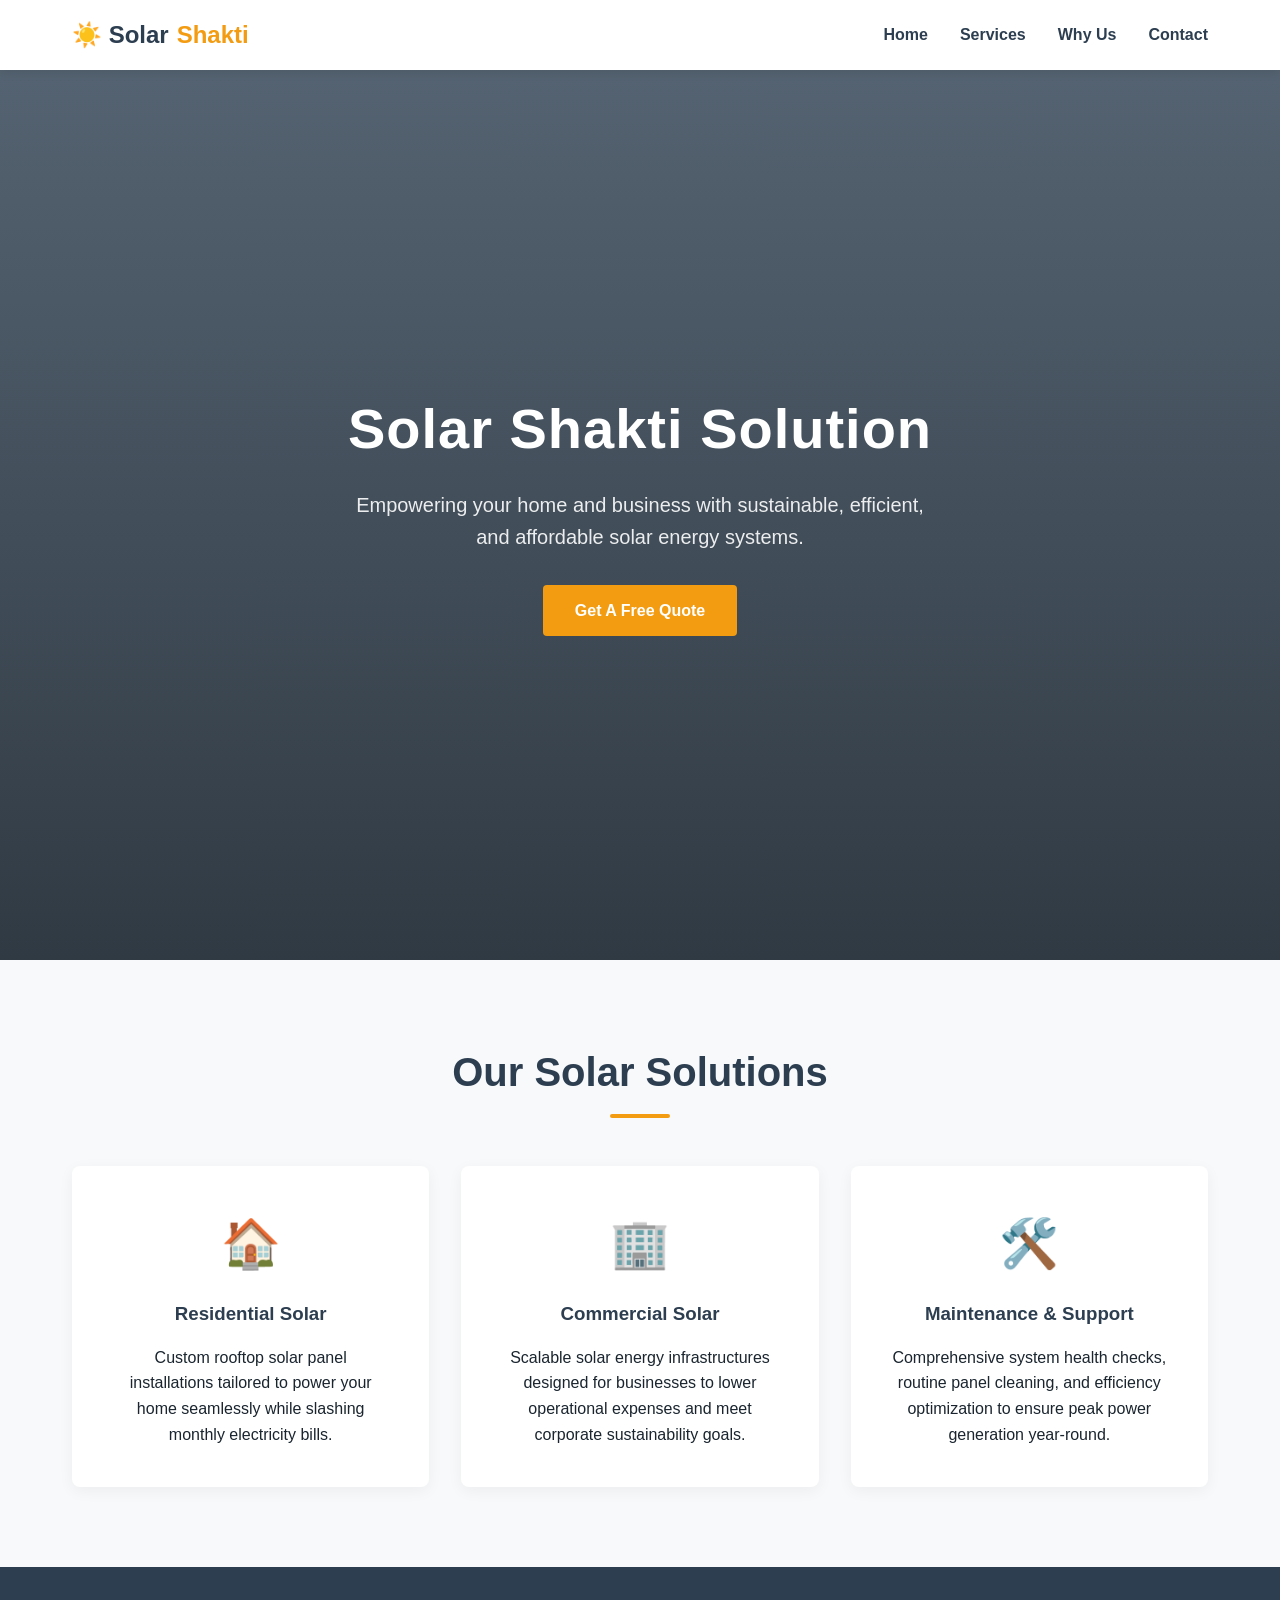
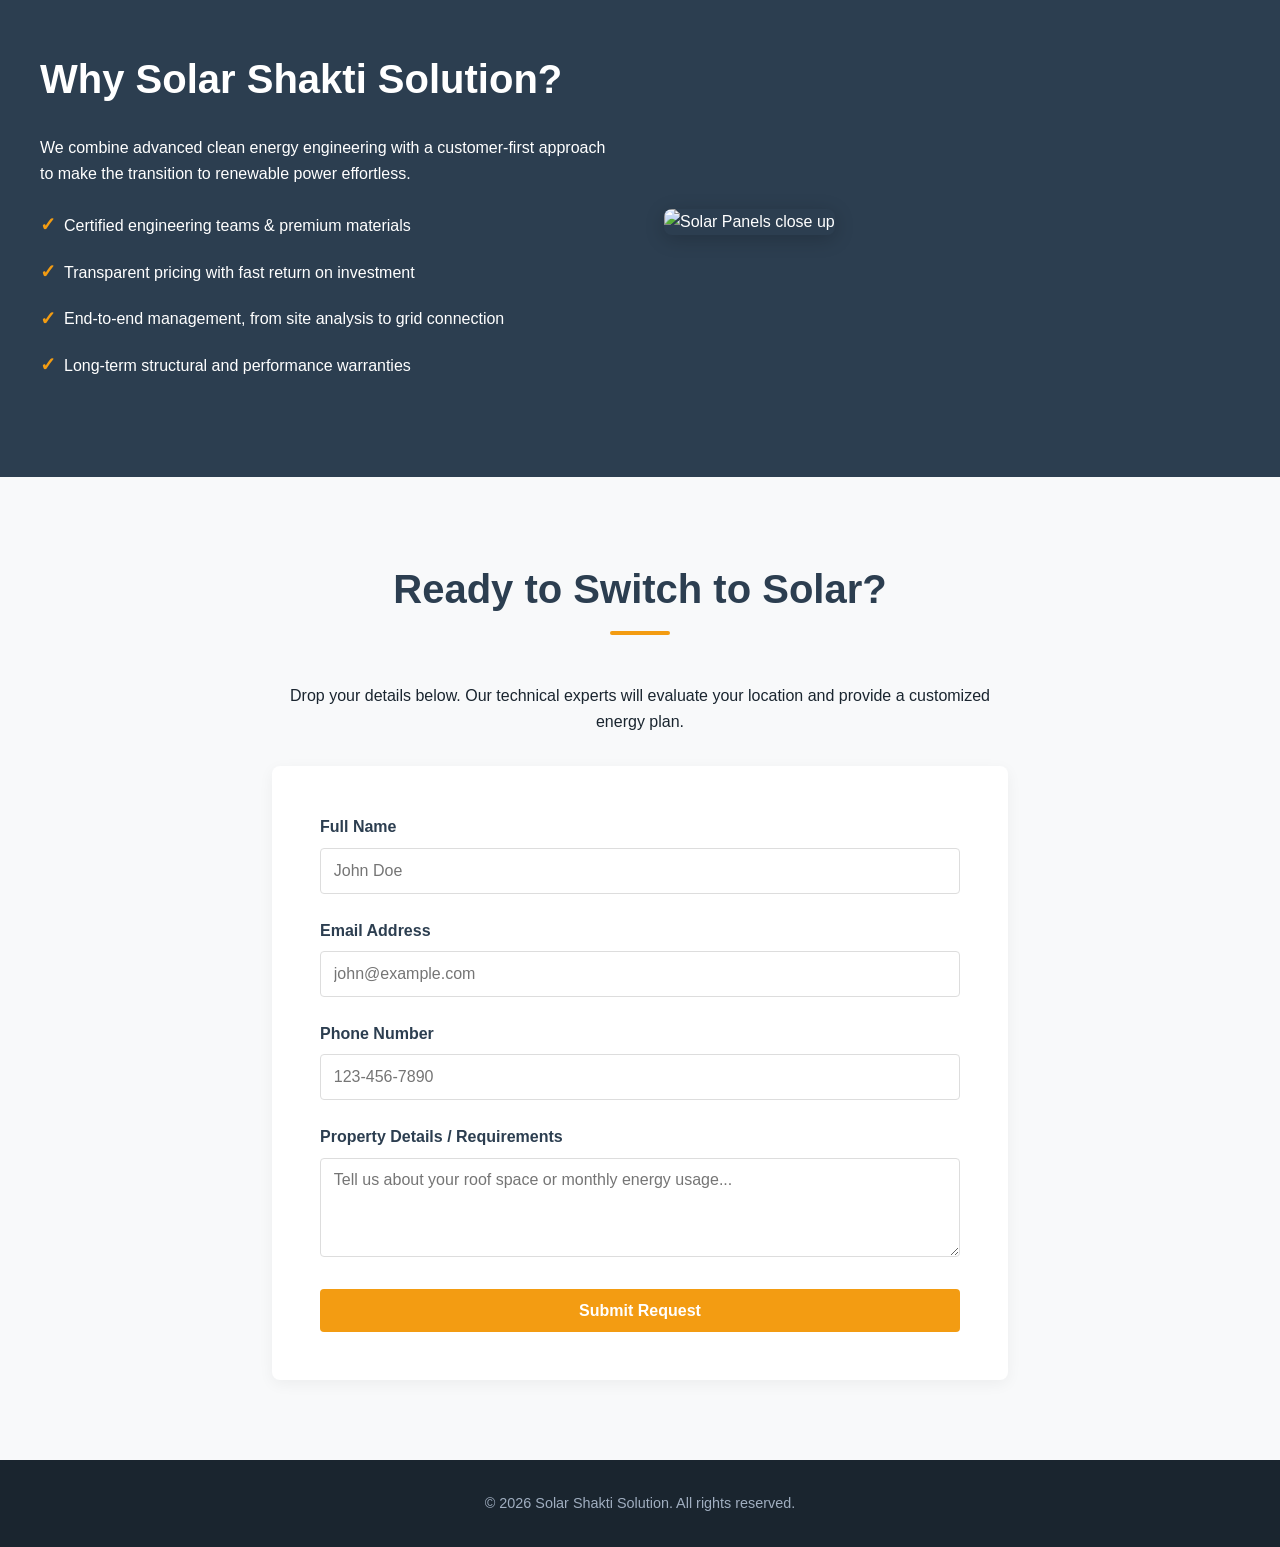
==== index.html @ f3be4b5a "replace solar.html with index.html" ====
<!DOCTYPE html>
<html lang="en">
<head>
    <meta charset="UTF-8">
    <meta name="viewport" content="width=device-width, initial-scale=1.0">
    <title>Solar Shakti Solution | Clean, Renewable Energy</title>
    <style>
        /* Base Reset & Variables */
        :root {
            --primary: #f39c12;    /* Solar Amber/Orange */
            --secondary: #2c3e50;  /* Deep Slate/Blue */
            --light: #f8f9fa;
            --dark: #1a252f;
            --white: #ffffff;
        }

        * {
            margin: 0;
            padding: 0;
            box-sizing: border-box;
            font-family: 'Segoe UI', Tahoma, Geneva, Verdana, sans-serif;
            scroll-behavior: smooth;
        }

        body {
            color: var(--dark);
            background-color: var(--light);
            line-height: 1.6;
        }

        /* Navigation */
        header {
            background-color: var(--white);
            box-shadow: 0 2px 10px rgba(0,0,0,0.1);
            position: fixed;
            width: 100%;
            top: 0;
            z-index: 1000;
        }

        .nav-container {
            max-width: 1200px;
            margin: 0 auto;
            display: flex;
            justify-content: space-between;
            align-items: center;
            padding: 1rem 2rem;
        }

        .logo {
            font-size: 1.5rem;
            font-weight: bold;
            color: var(--secondary);
            display: flex;
            align-items: center;
            gap: 0.5rem;
        }

        .logo span {
            color: var(--primary);
        }

        .nav-links {
            display: flex;
            list-style: none;
            gap: 2rem;
        }

        .nav-links a {
            text-decoration: none;
            color: var(--secondary);
            font-weight: 600;
            transition: color 0.3s;
        }

        .nav-links a:hover {
            color: var(--primary);
        }

        /* Hero Section */
        .hero {
            background: linear-gradient(rgba(44, 62, 80, 0.8), rgba(26, 37, 47, 0.9)), 
                        url('https://images.unsplash.com/photo-1508514177221-188b1cf16e9d?auto=format&fit=crop&w=1920&q=80') no-repeat center center/cover;
            height: 100vh;
            display: flex;
            align-items: center;
            justify-content: center;
            text-align: center;
            color: var(--white);
            padding: 0 1rem;
            margin-top: 60px;
        }

        .hero-content h1 {
            font-size: 3.5rem;
            margin-bottom: 1rem;
            letter-spacing: 1px;
        }

        .hero-content p {
            font-size: 1.25rem;
            margin-bottom: 2rem;
            max-width: 600px;
            margin-left: auto;
            margin-right: auto;
            opacity: 0.9;
        }

        .btn {
            display: inline-block;
            background-color: var(--primary);
            color: var(--white);
            padding: 0.8rem 2rem;
            text-decoration: none;
            border-radius: 4px;
            font-weight: bold;
            transition: background 0.3s, transform 0.2s;
        }

        .btn:hover {
            background-color: #e67e22;
            transform: translateY(-2px);
        }

        /* Services Section */
        .services {
            padding: 5rem 2rem;
            max-width: 1200px;
            margin: 0 auto;
            text-align: center;
        }

        .section-title {
            font-size: 2.5rem;
            color: var(--secondary);
            margin-bottom: 3rem;
            position: relative;
        }

        .section-title::after {
            content: '';
            display: block;
            width: 60px;
            height: 4px;
            background-color: var(--primary);
            margin: 10px auto 0;
            border-radius: 2px;
        }

        .services-grid {
            display: grid;
            grid-template-columns: repeat(auto-fit, minmax(300px, 1fr));
            gap: 2rem;
        }

        .service-card {
            background-color: var(--white);
            padding: 2.5rem;
            border-radius: 8px;
            box-shadow: 0 4px 15px rgba(0,0,0,0.05);
            transition: transform 0.3s;
        }

        .service-card:hover {
            transform: translateY(-5px);
        }

        .service-icon {
            font-size: 3rem;
            color: var(--primary);
            margin-bottom: 1rem;
        }

        .service-card h3 {
            margin-bottom: 1rem;
            color: var(--secondary);
        }

        /* Why Choose Us Section */
        .why-us {
            background-color: var(--secondary);
            color: var(--white);
            padding: 5rem 2rem;
        }

        .why-us-container {
            max-width: 1200px;
            margin: 0 auto;
            display: flex;
            flex-wrap: wrap;
            align-items: center;
            gap: 3rem;
        }

        .why-us-text {
            flex: 1;
            min-width: 300px;
        }

        .why-us-text h2 {
            font-size: 2.5rem;
            margin-bottom: 1.5rem;
        }

        .features-list {
            list-style: none;
            margin-top: 1.5rem;
        }

        .features-list li {
            margin-bottom: 1rem;
            display: flex;
            align-items: center;
            gap: 0.5rem;
        }

        .features-list li::before {
            content: '✓';
            color: var(--primary);
            font-weight: bold;
            font-size: 1.2rem;
        }

        .why-us-image {
            flex: 1;
            min-width: 300px;
        }

        .why-us-image img {
            width: 100%;
            border-radius: 8px;
            box-shadow: 0 4px 20px rgba(0,0,0,0.2);
        }

        /* Contact Section */
        .contact {
            padding: 5rem 2rem;
            max-width: 800px;
            margin: 0 auto;
            text-align: center;
        }

        .contact-form {
            background-color: var(--white);
            padding: 3rem;
            border-radius: 8px;
            box-shadow: 0 4px 15px rgba(0,0,0,0.05);
            text-align: left;
            margin-top: 2rem;
        }

        .form-group {
            margin-bottom: 1.5rem;
        }

        .form-group label {
            display: block;
            margin-bottom: 0.5rem;
            font-weight: 600;
            color: var(--secondary);
        }

        .form-group input, .form-group textarea {
            width: 100%;
            padding: 0.8rem;
            border: 1px solid #ddd;
            border-radius: 4px;
            font-size: 1rem;
        }

        .form-group input:focus, .form-group textarea:focus {
            outline: none;
            border-color: var(--primary);
        }

        .contact-form .btn {
            width: 100%;
            border: none;
            cursor: pointer;
            font-size: 1rem;
        }

        /* Footer */
        footer {
            background-color: var(--dark);
            color: #a0aec0;
            text-align: center;
            padding: 2rem;
            font-size: 0.9rem;
        }

        /* Responsive Design */
        @media (max-width: 768px) {
            .nav-links {
                display: none; /* Simplification for single page static layout */
            }
            .hero-content h1 {
                font-size: 2.5rem;
            }
            .contact-form {
                padding: 1.5rem;
            }
        }
    </style>
</head>
<body>

    <!-- Navigation Header -->
    <header>
        <div class="nav-container">
            <div class="logo">
                ☀️ Solar<span>Shakti</span>
            </div>
            <ul class="nav-links">
                <li><a href="#home">Home</a></li>
                <li><a href="#services">Services</a></li>
                <li><a href="#about">Why Us</a></li>
                <li><a href="#contact">Contact</a></li>
            </ul>
        </div>
    </header>

    <!-- Hero Section -->
    <section id="home" class="hero">
        <div class="hero-content">
            <h1>Solar Shakti Solution</h1>
            <p>Empowering your home and business with sustainable, efficient, and affordable solar energy systems.</p>
            <a href="#contact" class="btn">Get A Free Quote</a>
        </div>
    </section>

    <!-- Services Section -->
    <section id="services" class="services">
        <h2 class="section-title">Our Solar Solutions</h2>
        <div class="services-grid">
            <div class="service-card">
                <div class="service-icon">🏠</div>
                <h3>Residential Solar</h3>
                <p>Custom rooftop solar panel installations tailored to power your home seamlessly while slashing monthly electricity bills.</p>
            </div>
            <div class="service-card">
                <div class="service-icon">🏢</div>
                <h3>Commercial Solar</h3>
                <p>Scalable solar energy infrastructures designed for businesses to lower operational expenses and meet corporate sustainability goals.</p>
            </div>
            <div class="service-card">
                <div class="service-icon">🛠️</div>
                <h3>Maintenance & Support</h3>
                <p>Comprehensive system health checks, routine panel cleaning, and efficiency optimization to ensure peak power generation year-round.</p>
            </div>
        </div>
    </section>

    <!-- Why Choose Us / About Section -->
    <section id="about" class="why-us">
        <div class="why-us-container">
            <div class="why-us-text">
                <h2>Why Solar Shakti Solution?</h2>
                <p>We combine advanced clean energy engineering with a customer-first approach to make the transition to renewable power effortless.</p>
                <ul class="features-list">
                    <li>Certified engineering teams & premium materials</li>
                    <li>Transparent pricing with fast return on investment</li>
                    <li>End-to-end management, from site analysis to grid connection</li>
                    <li>Long-term structural and performance warranties</li>
                </ul>
            </div>
            <div class="why-us-image">
                <img src="https://images.unsplash.com/photo-1509391366360-2e959784a276?auto=format&fit=crop&w=600&q=80" alt="Solar Panels close up">
            </div>
        </div>
    </section>

    <!-- Contact Section -->
    <section id="contact" class="contact">
        <h2 class="section-title">Ready to Switch to Solar?</h2>
        <p>Drop your details below. Our technical experts will evaluate your location and provide a customized energy plan.</p>
        
        <form class="contact-form" action="#" method="POST" onsubmit="event.preventDefault(); alert('Thank you for reaching out to Solar Shakti Solution! This is a demo form submission.');">
            <div class="form-group">
                <label for="name">Full Name</label>
                <input type="text" id="name" required placeholder="John Doe">
            </div>
            <div class="form-group">
                <label for="email">Email Address</label>
                <input type="email" id="email" required placeholder="john@example.com">
            </div>
            <div class="form-group">
                <label for="phone">Phone Number</label>
                <input type="tel" id="phone" required placeholder="123-456-7890">
            </div>
            <div class="form-group">
                <label for="message">Property Details / Requirements</label>
                <textarea id="message" rows="4" placeholder="Tell us about your roof space or monthly energy usage..."></textarea>
            </div>
            <button type="submit" class="btn">Submit Request</button>
        </form>
    </section>

    <!-- Footer -->
    <footer>
        <p>&copy; 2026 Solar Shakti Solution. All rights reserved.</p>
    </footer>

</body>
</html>
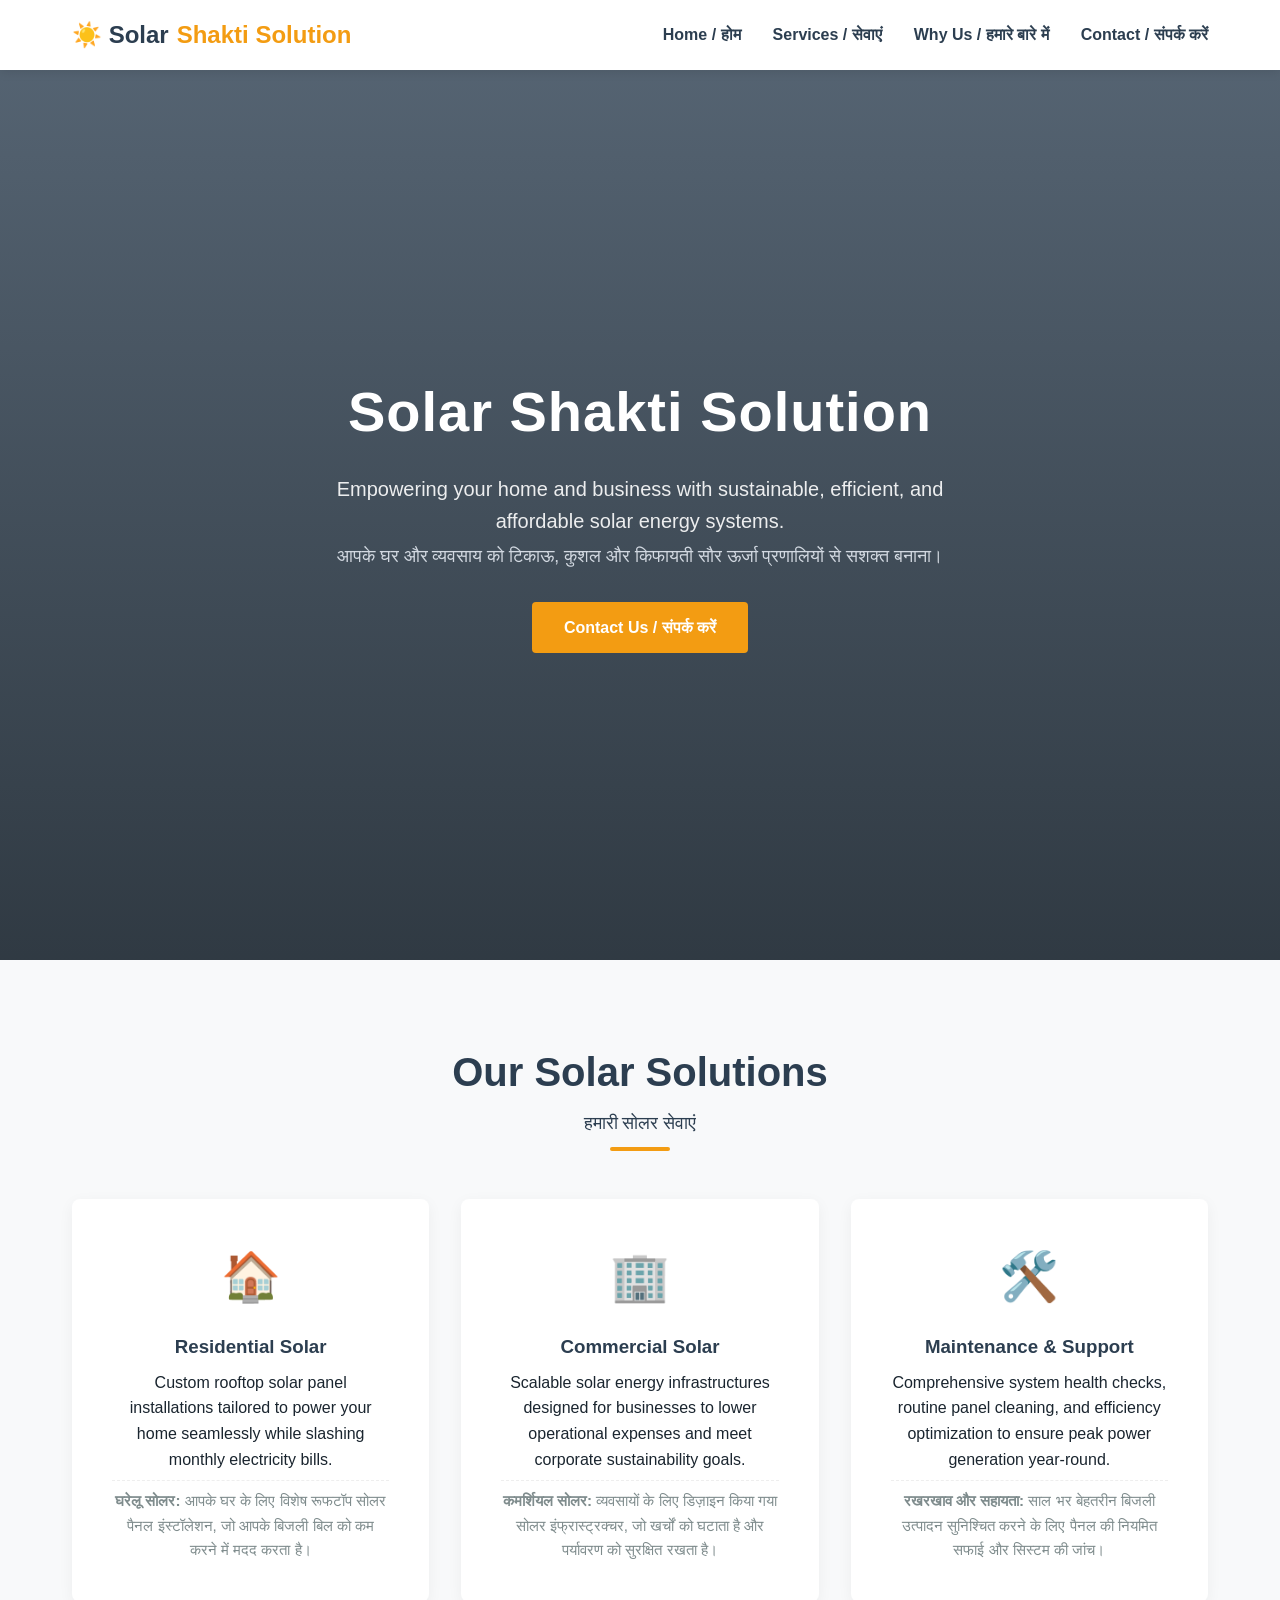
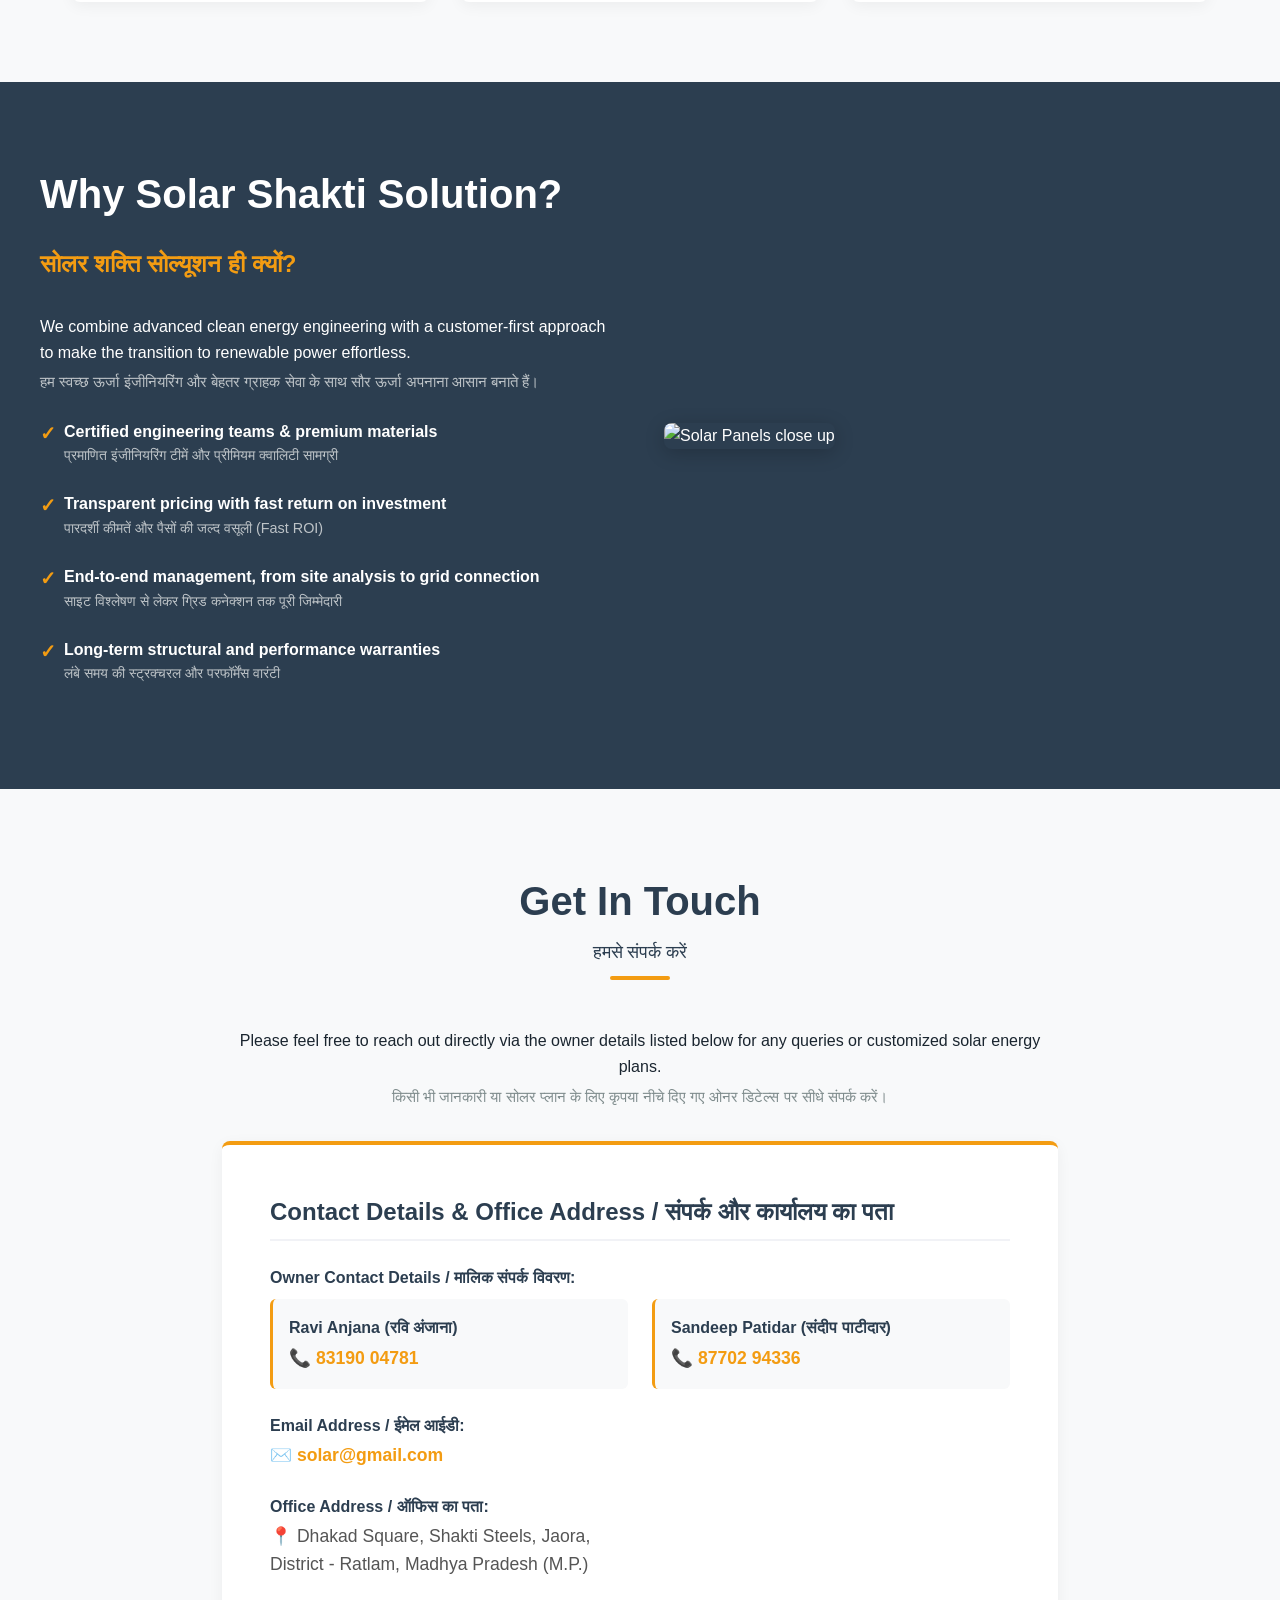
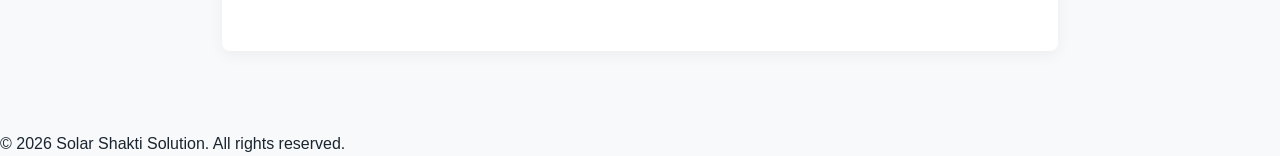
==== commit 9f80ace1: "updated website content and style" ====
--- a/index.html
+++ b/index.html
@@ -100,10 +100,18 @@
         .hero-content p {
             font-size: 1.25rem;
             margin-bottom: 2rem;
-            max-width: 600px;
+            max-width: 700px;
             margin-left: auto;
             margin-right: auto;
             opacity: 0.9;
+        }
+
+        .hindi-text {
+            display: block;
+            font-size: 1.1rem;
+            color: #e2e8f0;
+            margin-top: 5px;
+            font-weight: normal;
         }
 
         .btn {
@@ -172,8 +180,16 @@
         }
 
         .service-card h3 {
-            margin-bottom: 1rem;
-            color: var(--secondary);
+            margin-bottom: 0.5rem;
+            color: var(--secondary);
+        }
+
+        .service-card .hindi-desc {
+            color: #7f8c8d;
+            font-size: 0.95rem;
+            margin-top: 8px;
+            border-top: 1px dashed #eee;
+            padding-top: 8px;
         }
 
         /* Why Choose Us Section */
@@ -208,10 +224,12 @@
         }
 
         .features-list li {
-            margin-bottom: 1rem;
-            display: flex;
-            align-items: center;
-            gap: 0.5rem;
+            margin-bottom: 1.5rem;
+            display: flex;
+            flex-direction: column;
+            align-items: flex-start;
+            padding-left: 1.5rem;
+            position: relative;
         }
 
         .features-list li::before {
@@ -219,6 +237,14 @@
             color: var(--primary);
             font-weight: bold;
             font-size: 1.2rem;
+            position: absolute;
+            left: 0;
+            top: 0;
+        }
+
+        .features-list .hindi-li {
+            font-size: 0.9rem;
+            color: #bdc3c7;
         }
 
         .why-us-image {
@@ -235,69 +261,87 @@
         /* Contact Section */
         .contact {
             padding: 5rem 2rem;
-            max-width: 800px;
+            max-width: 900px;
             margin: 0 auto;
             text-align: center;
         }
 
-        .contact-form {
+        /* Owner Details Card */
+        .owner-details-card {
             background-color: var(--white);
             padding: 3rem;
             border-radius: 8px;
             box-shadow: 0 4px 15px rgba(0,0,0,0.05);
             text-align: left;
             margin-top: 2rem;
-        }
-
-        .form-group {
+            border-top: 4px solid var(--primary);
+        }
+
+        .owner-details-card h3 {
+            color: var(--secondary);
+            font-size: 1.5rem;
             margin-bottom: 1.5rem;
-        }
-
-        .form-group label {
+            border-bottom: 2px solid #f1f2f6;
+            padding-bottom: 0.5rem;
+        }
+
+        .info-group {
+            margin-bottom: 1.5rem;
+            display: flex;
+            flex-direction: column;
+        }
+
+        .info-label {
+            font-weight: bold;
+            color: var(--secondary);
+            font-size: 1rem;
+        }
+
+        .info-value {
+            color: #555;
+            font-size: 1.1rem;
+            margin-top: 0.2rem;
+        }
+
+        .contacts-grid {
+            display: grid;
+            grid-template-columns: repeat(auto-fit, minmax(250px, 1fr));
+            gap: 1.5rem;
+            margin-top: 0.5rem;
+        }
+
+        .contact-person {
+            background: #f8f9fa;
+            padding: 1rem;
+            border-radius: 6px;
+            border-left: 3px solid var(--primary);
+        }
+
+        .contact-person strong {
+            color: var(--secondary);
             display: block;
-            margin-bottom: 0.5rem;
+            margin-bottom: 0.25rem;
+        }
+
+        .info-value a {
+            color: var(--primary);
+            text-decoration: none;
             font-weight: 600;
-            color: var(--secondary);
-        }
-
-        .form-group input, .form-group textarea {
-            width: 100%;
-            padding: 0.8rem;
-            border: 1px solid #ddd;
-            border-radius: 4px;
-            font-size: 1rem;
-        }
-
-        .form-group input:focus, .form-group textarea:focus {
-            outline: none;
-            border-color: var(--primary);
-        }
-
-        .contact-form .btn {
-            width: 100%;
-            border: none;
-            cursor: pointer;
-            font-size: 1rem;
-        }
-
-        /* Footer */
-        footer {
-            background-color: var(--dark);
-            color: #a0aec0;
-            text-align: center;
-            padding: 2rem;
-            font-size: 0.9rem;
+        }
+
+        .info-value a:hover {
+            text-decoration: underline;
         }
 
         /* Responsive Design */
         @media (max-width: 768px) {
             .nav-links {
-                display: none; /* Simplification for single page static layout */
+                display: none;
             }
             .hero-content h1 {
                 font-size: 2.5rem;
             }
-            .contact-form {
+            .owner-details-card {
                 padding: 1.5rem;
             }
         }
@@ -309,13 +353,13 @@
     <header>
         <div class="nav-container">
             <div class="logo">
-                ☀️ Solar<span>Shakti</span>
+                ☀️ Solar<span>Shakti Solution</span>
             </div>
             <ul class="nav-links">
-                <li><a href="#home">Home</a></li>
-                <li><a href="#services">Services</a></li>
-                <li><a href="#about">Why Us</a></li>
-                <li><a href="#contact">Contact</a></li>
+                <li><a href="#home">Home / होम</a></li>
+                <li><a href="#services">Services / सेवाएं</a></li>
+                <li><a href="#about">Why Us / हमारे बारे में</a></li>
+                <li><a href="#contact">Contact / संपर्क करें</a></li>
             </ul>
         </div>
     </header>
@@ -324,29 +368,35 @@
     <section id="home" class="hero">
         <div class="hero-content">
             <h1>Solar Shakti Solution</h1>
-            <p>Empowering your home and business with sustainable, efficient, and affordable solar energy systems.</p>
-            <a href="#contact" class="btn">Get A Free Quote</a>
+            <p>
+                Empowering your home and business with sustainable, efficient, and affordable solar energy systems.
+                <span class="hindi-text">आपके घर और व्यवसाय को टिकाऊ, कुशल और किफायती सौर ऊर्जा प्रणालियों से सशक्त बनाना।</span>
+            </p>
+            <a href="#contact" class="btn">Contact Us / संपर्क करें</a>
         </div>
     </section>
 
     <!-- Services Section -->
     <section id="services" class="services">
-        <h2 class="section-title">Our Solar Solutions</h2>
+        <h2 class="section-title">Our Solar Solutions <span class="hindi-text" style="color:var(--secondary)">हमारी सोलर सेवाएं</span></h2>
         <div class="services-grid">
             <div class="service-card">
                 <div class="service-icon">🏠</div>
                 <h3>Residential Solar</h3>
                 <p>Custom rooftop solar panel installations tailored to power your home seamlessly while slashing monthly electricity bills.</p>
+                <p class="hindi-desc"><strong>घरेलू सोलर:</strong> आपके घर के लिए विशेष रूफटॉप सोलर पैनल इंस्टॉलेशन, जो आपके बिजली बिल को कम करने में मदद करता है।</p>
             </div>
             <div class="service-card">
                 <div class="service-icon">🏢</div>
                 <h3>Commercial Solar</h3>
                 <p>Scalable solar energy infrastructures designed for businesses to lower operational expenses and meet corporate sustainability goals.</p>
+                <p class="hindi-desc"><strong>कमर्शियल सोलर:</strong> व्यवसायों के लिए डिज़ाइन किया गया सोलर इंफ्रास्ट्रक्चर, जो खर्चों को घटाता है और पर्यावरण को सुरक्षित रखता है।</p>
             </div>
             <div class="service-card">
                 <div class="service-icon">🛠️</div>
                 <h3>Maintenance & Support</h3>
                 <p>Comprehensive system health checks, routine panel cleaning, and efficiency optimization to ensure peak power generation year-round.</p>
+                <p class="hindi-desc"><strong>रखरखाव और सहायता:</strong> साल भर बेहतरीन बिजली उत्पादन सुनिश्चित करने के लिए पैनल की नियमित सफाई और सिस्टम की जांच।</p>
             </div>
         </div>
     </section>
@@ -355,13 +405,27 @@
     <section id="about" class="why-us">
         <div class="why-us-container">
             <div class="why-us-text">
-                <h2>Why Solar Shakti Solution?</h2>
+                <h2>Why Solar Shakti Solution?<br><span style="font-size: 1.5rem; color: var(--primary);">सोलर शक्ति सोल्यूशन ही क्यों?</span></h2>
                 <p>We combine advanced clean energy engineering with a customer-first approach to make the transition to renewable power effortless.</p>
+                <p style="color: #bdc3c7; font-size: 0.95rem; margin-top: 5px;">हम स्वच्छ ऊर्जा इंजीनियरिंग और बेहतर ग्राहक सेवा के साथ सौर ऊर्जा अपनाना आसान बनाते हैं।</p>
+                
                 <ul class="features-list">
-                    <li>Certified engineering teams & premium materials</li>
-                    <li>Transparent pricing with fast return on investment</li>
-                    <li>End-to-end management, from site analysis to grid connection</li>
-                    <li>Long-term structural and performance warranties</li>
+                    <li>
+                        <strong>Certified engineering teams & premium materials</strong>
+                        <span class="hindi-li">प्रमाणित इंजीनियरिंग टीमें और प्रीमियम क्वालिटी सामग्री</span>
+                    </li>
+                    <li>
+                        <strong>Transparent pricing with fast return on investment</strong>
+                        <span class="hindi-li">पारदर्शी कीमतें और पैसों की जल्द वसूली (Fast ROI)</span>
+                    </li>
+                    <li>
+                        <strong>End-to-end management, from site analysis to grid connection</strong>
+                        <span class="hindi-li">साइट विश्लेषण से लेकर ग्रिड कनेक्शन तक पूरी जिम्मेदारी</span>
+                    </li>
+                    <li>
+                        <strong>Long-term structural and performance warranties</strong>
+                        <span class="hindi-li">लंबे समय की स्ट्रक्चरल और परफॉर्मेंस वारंटी</span>
+                    </li>
                 </ul>
             </div>
             <div class="why-us-image">
@@ -372,9 +436,46 @@
 
     <!-- Contact Section -->
     <section id="contact" class="contact">
-        <h2 class="section-title">Ready to Switch to Solar?</h2>
-        <p>Drop your details below. Our technical experts will evaluate your location and provide a customized energy plan.</p>
+        <h2 class="section-title">Get In Touch <span class="hindi-text" style="color:var(--secondary)">हमसे संपर्क करें</span></h2>
+        <p>Please feel free to reach out directly via the owner details listed below for any queries or customized solar energy plans.</p>
+        <p style="color: #7f8c8d; font-size: 0.95rem; margin-top: 5px;">किसी भी जानकारी या सोलर प्लान के लिए कृपया नीचे दिए गए ओनर डिटेल्स पर सीधे संपर्क करें।</p>
         
+        <!-- OWNER CONTACT DETAILS AND ADDRESS SECTION -->
+        <div class="owner-details-card">
+            <h3>Contact Details & Office Address / संपर्क और कार्यालय का पता</h3>
+            
+            <div class="info-group">
+                <span class="info-label">Owner Contact Details / मालिक संपर्क विवरण:</span>
+                <div class="contacts-grid">
+                    <div class="contact-person">
+                        <strong>Ravi Anjana (रवि अंजाना)</strong>
+                        <span class="info-value">📞 <a href="tel:+918319004781">83190 04781</a></span>
+                    </div>
+                    <div class="contact-person">
+                        <strong>Sandeep Patidar (संदीप पाटीदार)</strong>
+                        <span class="info-value">📞 <a href="tel:+918770294336">87702 94336</a></span>
+                    </div>
+                </div>
+            </div>
+            
+            <div class="info-group">
+                <span class="info-label">Email Address / ईमेल आईडी:</span>
+                <span class="info-value">✉️ <a href="mailto:solar@gmail.com">solar@gmail.com</a></span>
+            </div>
+            
+            <div class="info-group">
+                <span class="info-label">Office Address / ऑफिस का पता:</span>
+                <span class="info-value">
+                    📍 Dhakad Square, Shakti Steels, Jaora,<br>
+                    District - Ratlam, Madhya Pradesh (M.P.)
+                </span>
+            </div>
+        </div>
+
+        <!-- 
+          REGISTRATION FORM (HIDDEN / COMMENTED OUT AS REQUESTED)
+          If you want to bring the form back in the future, just delete the comment tags 
+          
         <form class="contact-form" action="#" method="POST" onsubmit="event.preventDefault(); alert('Thank you for reaching out to Solar Shakti Solution! This is a demo form submission.');">
             <div class="form-group">
                 <label for="name">Full Name</label>
@@ -394,6 +495,7 @@
             </div>
             <button type="submit" class="btn">Submit Request</button>
         </form>
+        -->
     </section>
 
     <!-- Footer -->
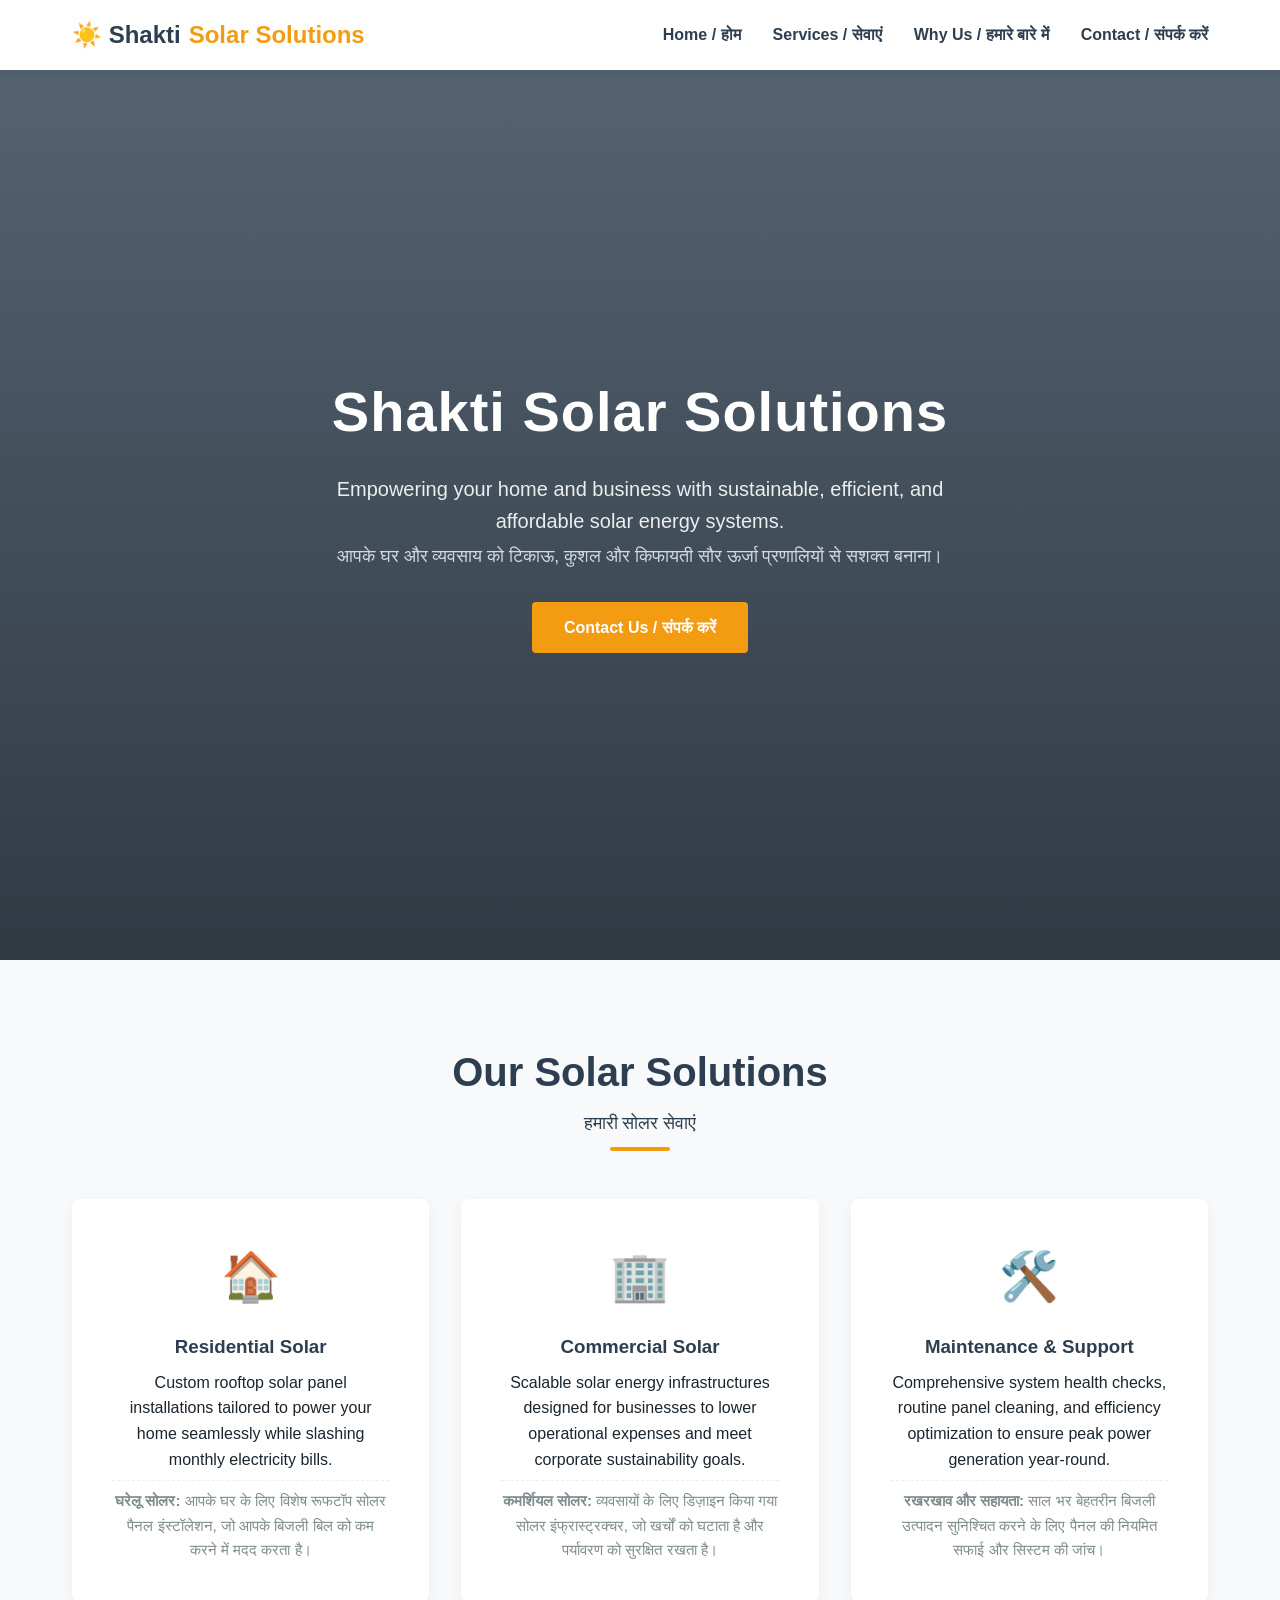
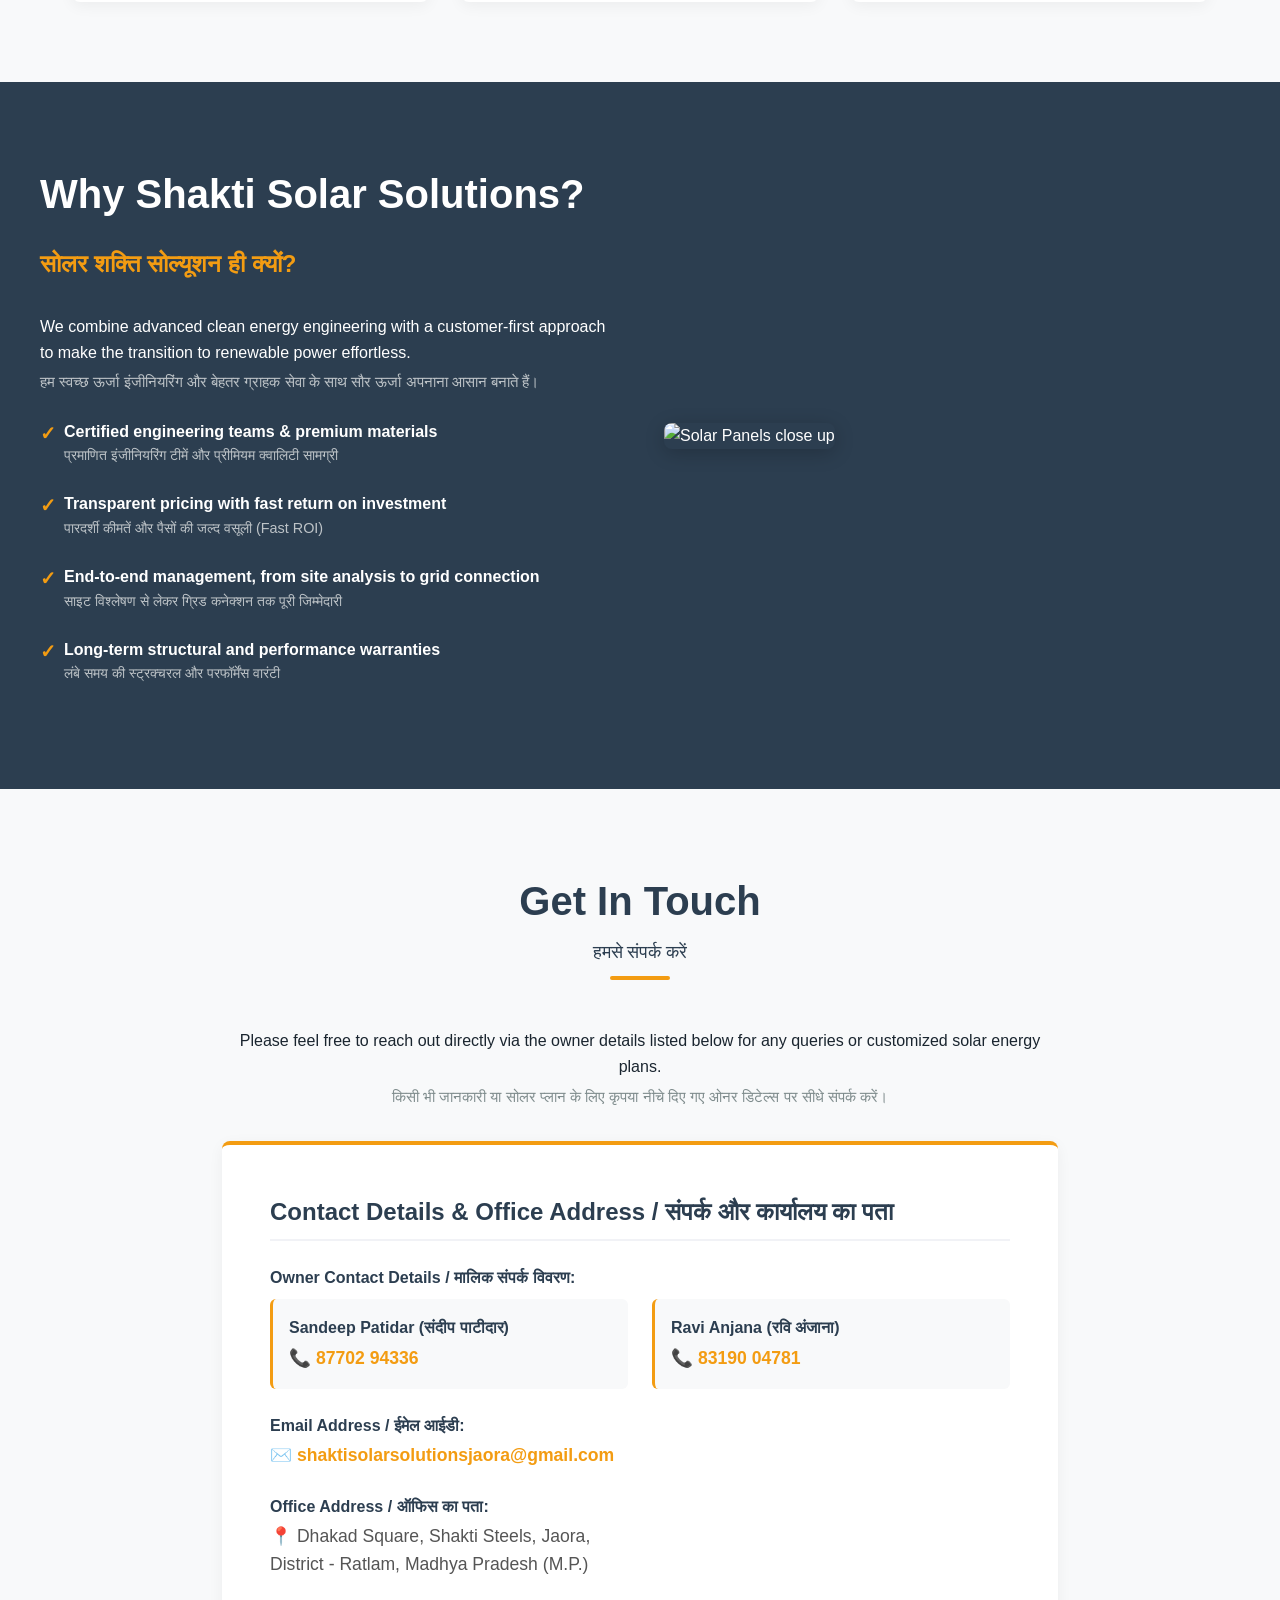
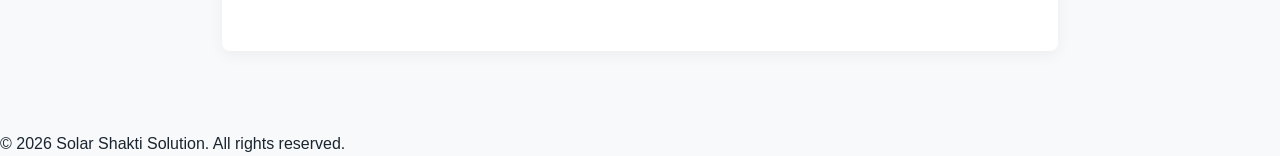
==== commit 61e2ea34: "Update website content" ====
--- a/index.html
+++ b/index.html
@@ -3,7 +3,7 @@
 <head>
     <meta charset="UTF-8">
     <meta name="viewport" content="width=device-width, initial-scale=1.0">
-    <title>Solar Shakti Solution | Clean, Renewable Energy</title>
+    <title>Shakti Solar Solution | Clean, Renewable Energy</title>
     <style>
         /* Base Reset & Variables */
         :root {
@@ -353,7 +353,7 @@
     <header>
         <div class="nav-container">
             <div class="logo">
-                ☀️ Solar<span>Shakti Solution</span>
+                ☀️ Shakti<span>Solar Solutions</span>
             </div>
             <ul class="nav-links">
                 <li><a href="#home">Home / होम</a></li>
@@ -367,7 +367,7 @@
     <!-- Hero Section -->
     <section id="home" class="hero">
         <div class="hero-content">
-            <h1>Solar Shakti Solution</h1>
+            <h1>Shakti Solar Solutions</h1>
             <p>
                 Empowering your home and business with sustainable, efficient, and affordable solar energy systems.
                 <span class="hindi-text">आपके घर और व्यवसाय को टिकाऊ, कुशल और किफायती सौर ऊर्जा प्रणालियों से सशक्त बनाना।</span>
@@ -405,7 +405,7 @@
     <section id="about" class="why-us">
         <div class="why-us-container">
             <div class="why-us-text">
-                <h2>Why Solar Shakti Solution?<br><span style="font-size: 1.5rem; color: var(--primary);">सोलर शक्ति सोल्यूशन ही क्यों?</span></h2>
+                <h2>Why Shakti Solar Solutions?<br><span style="font-size: 1.5rem; color: var(--primary);">सोलर शक्ति सोल्यूशन ही क्यों?</span></h2>
                 <p>We combine advanced clean energy engineering with a customer-first approach to make the transition to renewable power effortless.</p>
                 <p style="color: #bdc3c7; font-size: 0.95rem; margin-top: 5px;">हम स्वच्छ ऊर्जा इंजीनियरिंग और बेहतर ग्राहक सेवा के साथ सौर ऊर्जा अपनाना आसान बनाते हैं।</p>
                 
@@ -448,19 +448,19 @@
                 <span class="info-label">Owner Contact Details / मालिक संपर्क विवरण:</span>
                 <div class="contacts-grid">
                     <div class="contact-person">
+                        <strong>Sandeep Patidar (संदीप पाटीदार)</strong>
+                        <span class="info-value">📞 <a href="tel:+918770294336">87702 94336</a></span>
+                    </div>
+                    <div class="contact-person">
                         <strong>Ravi Anjana (रवि अंजाना)</strong>
                         <span class="info-value">📞 <a href="tel:+918319004781">83190 04781</a></span>
                     </div>
-                    <div class="contact-person">
-                        <strong>Sandeep Patidar (संदीप पाटीदार)</strong>
-                        <span class="info-value">📞 <a href="tel:+918770294336">87702 94336</a></span>
-                    </div>
                 </div>
             </div>
             
             <div class="info-group">
                 <span class="info-label">Email Address / ईमेल आईडी:</span>
-                <span class="info-value">✉️ <a href="mailto:solar@gmail.com">solar@gmail.com</a></span>
+                <span class="info-value">✉️ <a href="mailto:solar@gmail.com">shaktisolarsolutionsjaora@gmail.com</a></span>
             </div>
             
             <div class="info-group">
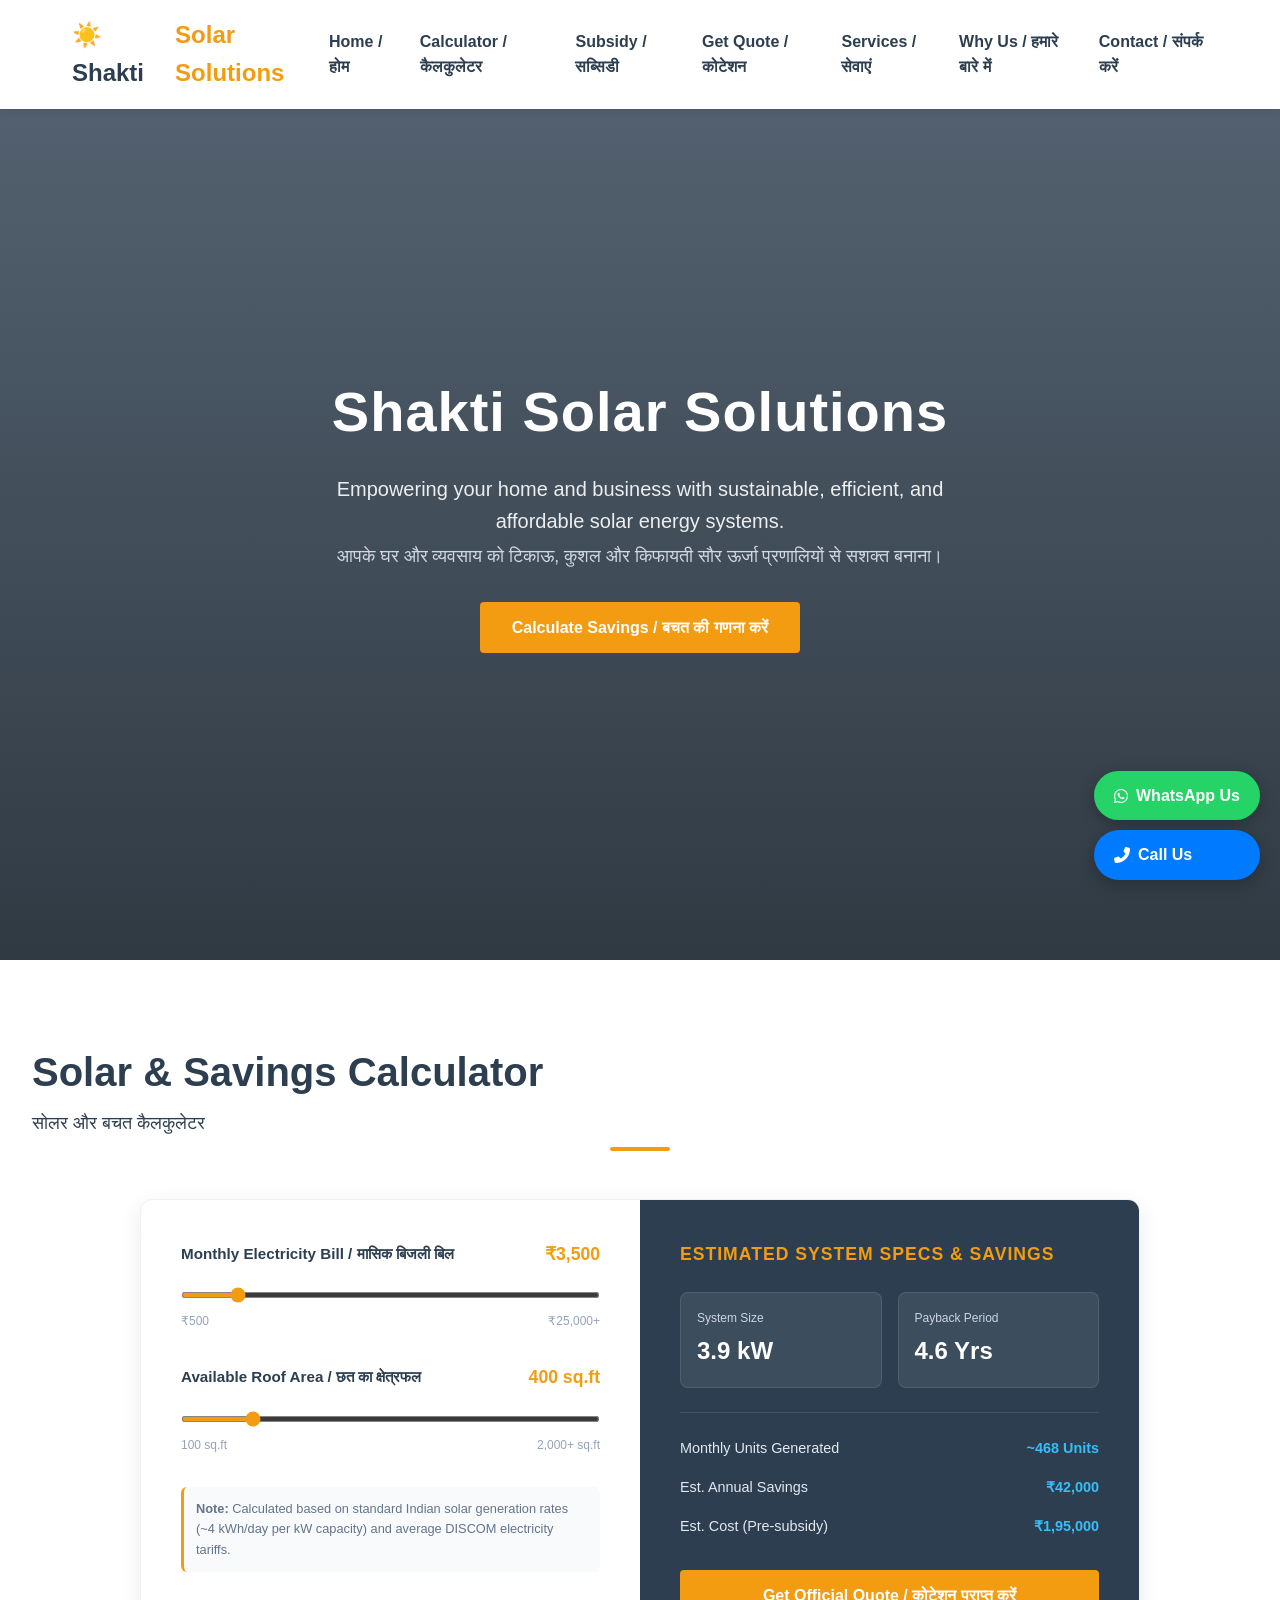
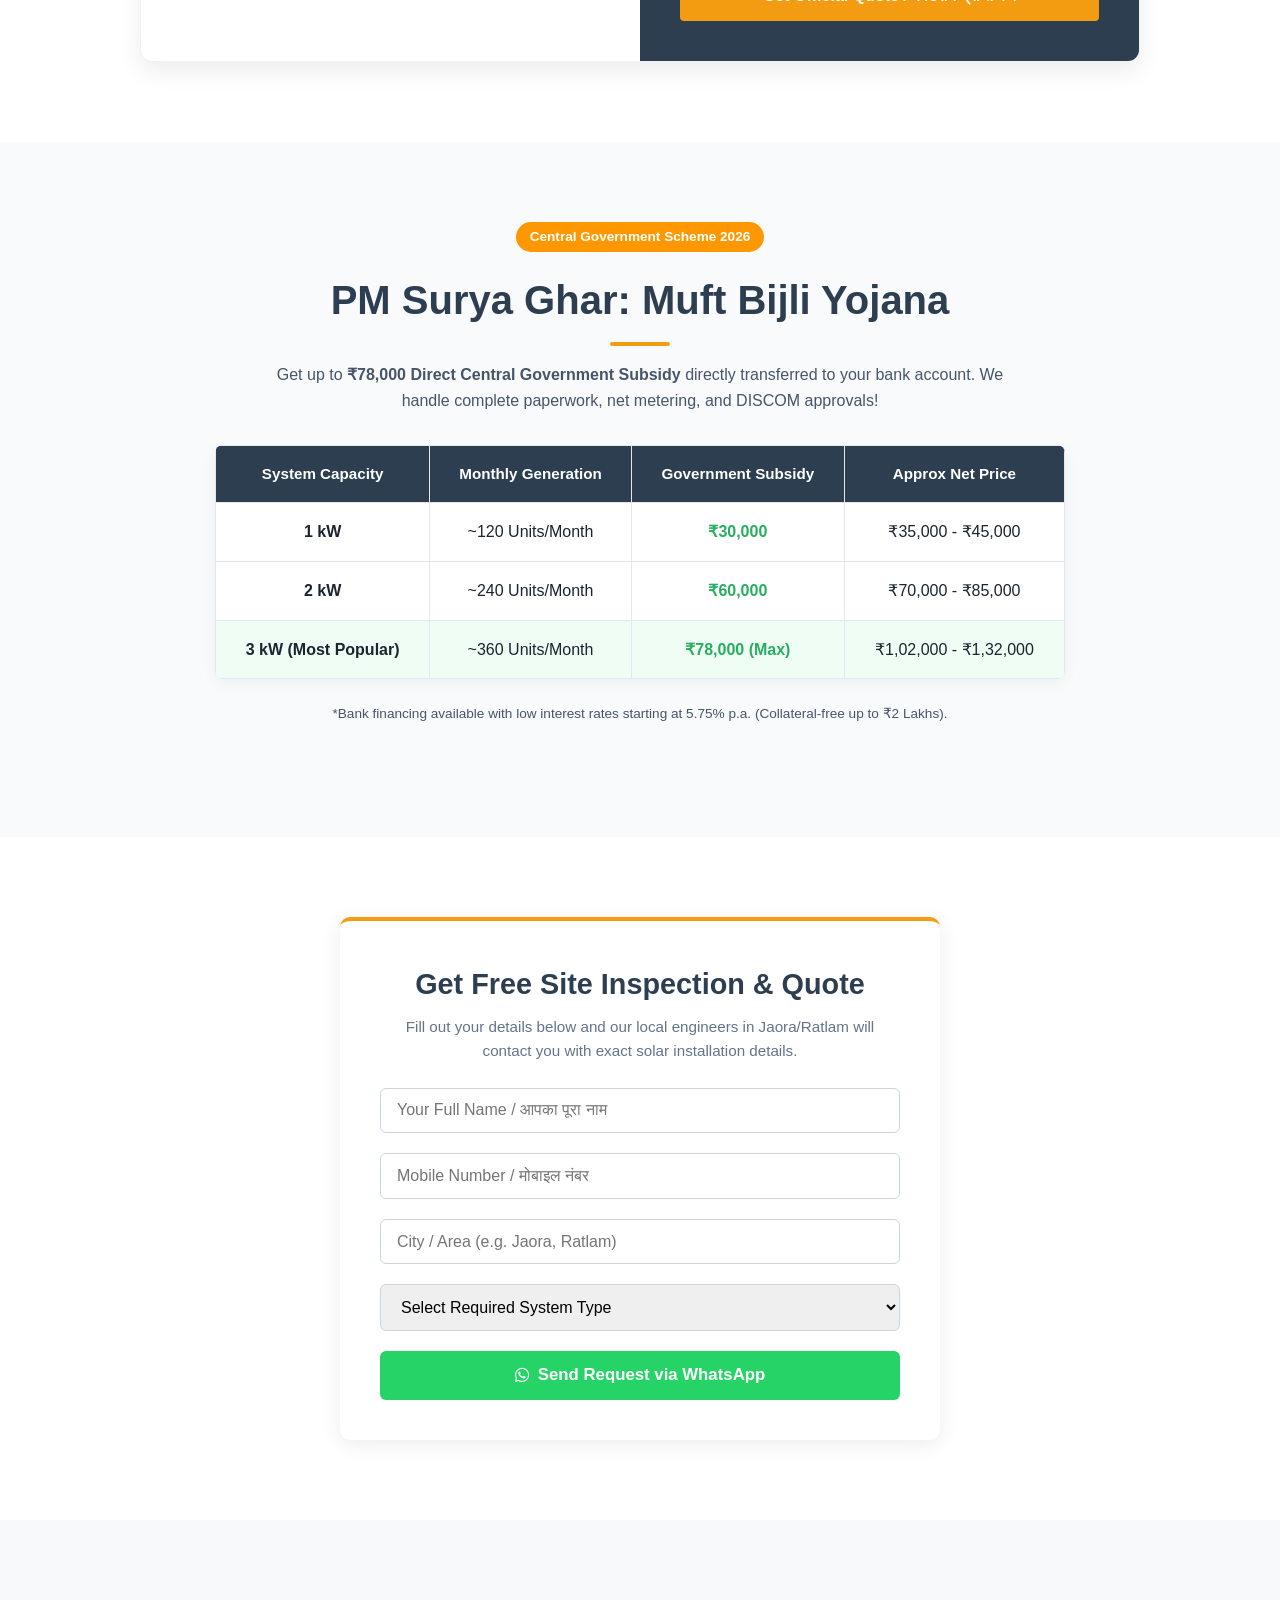
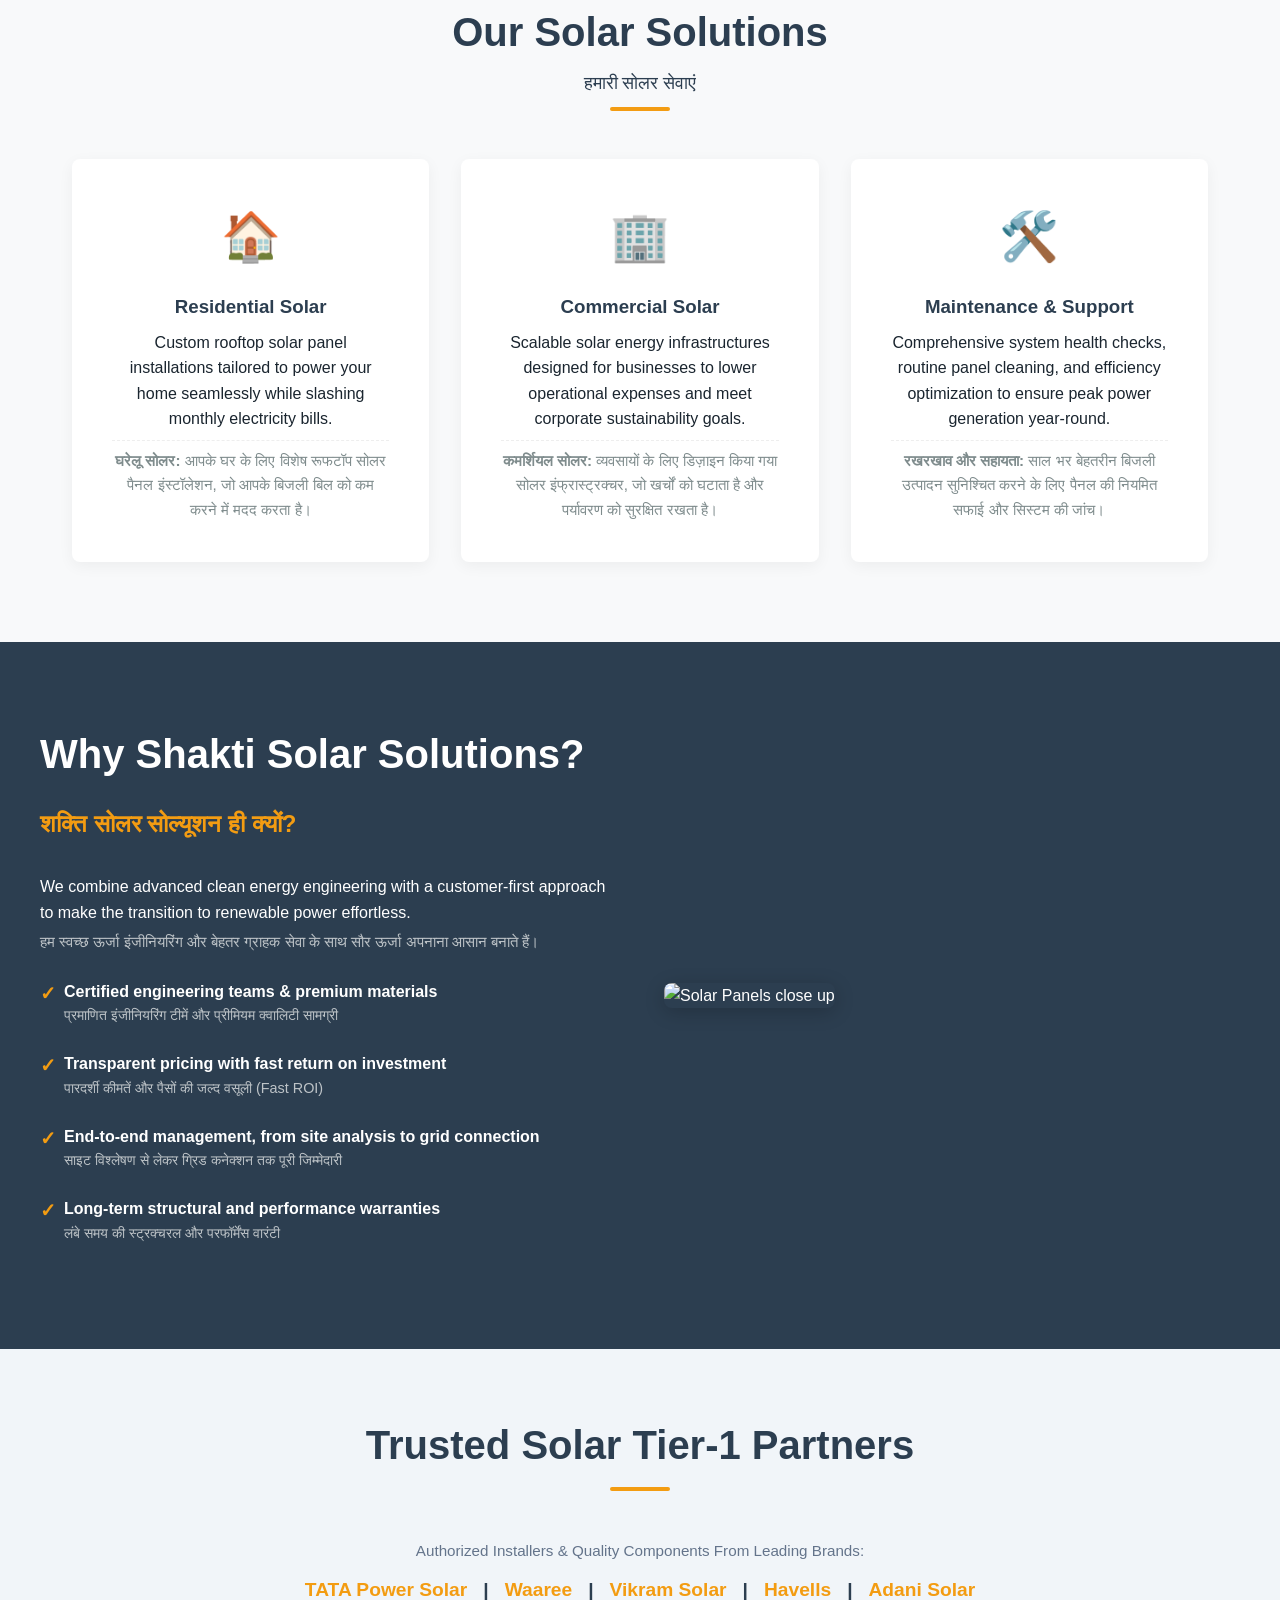
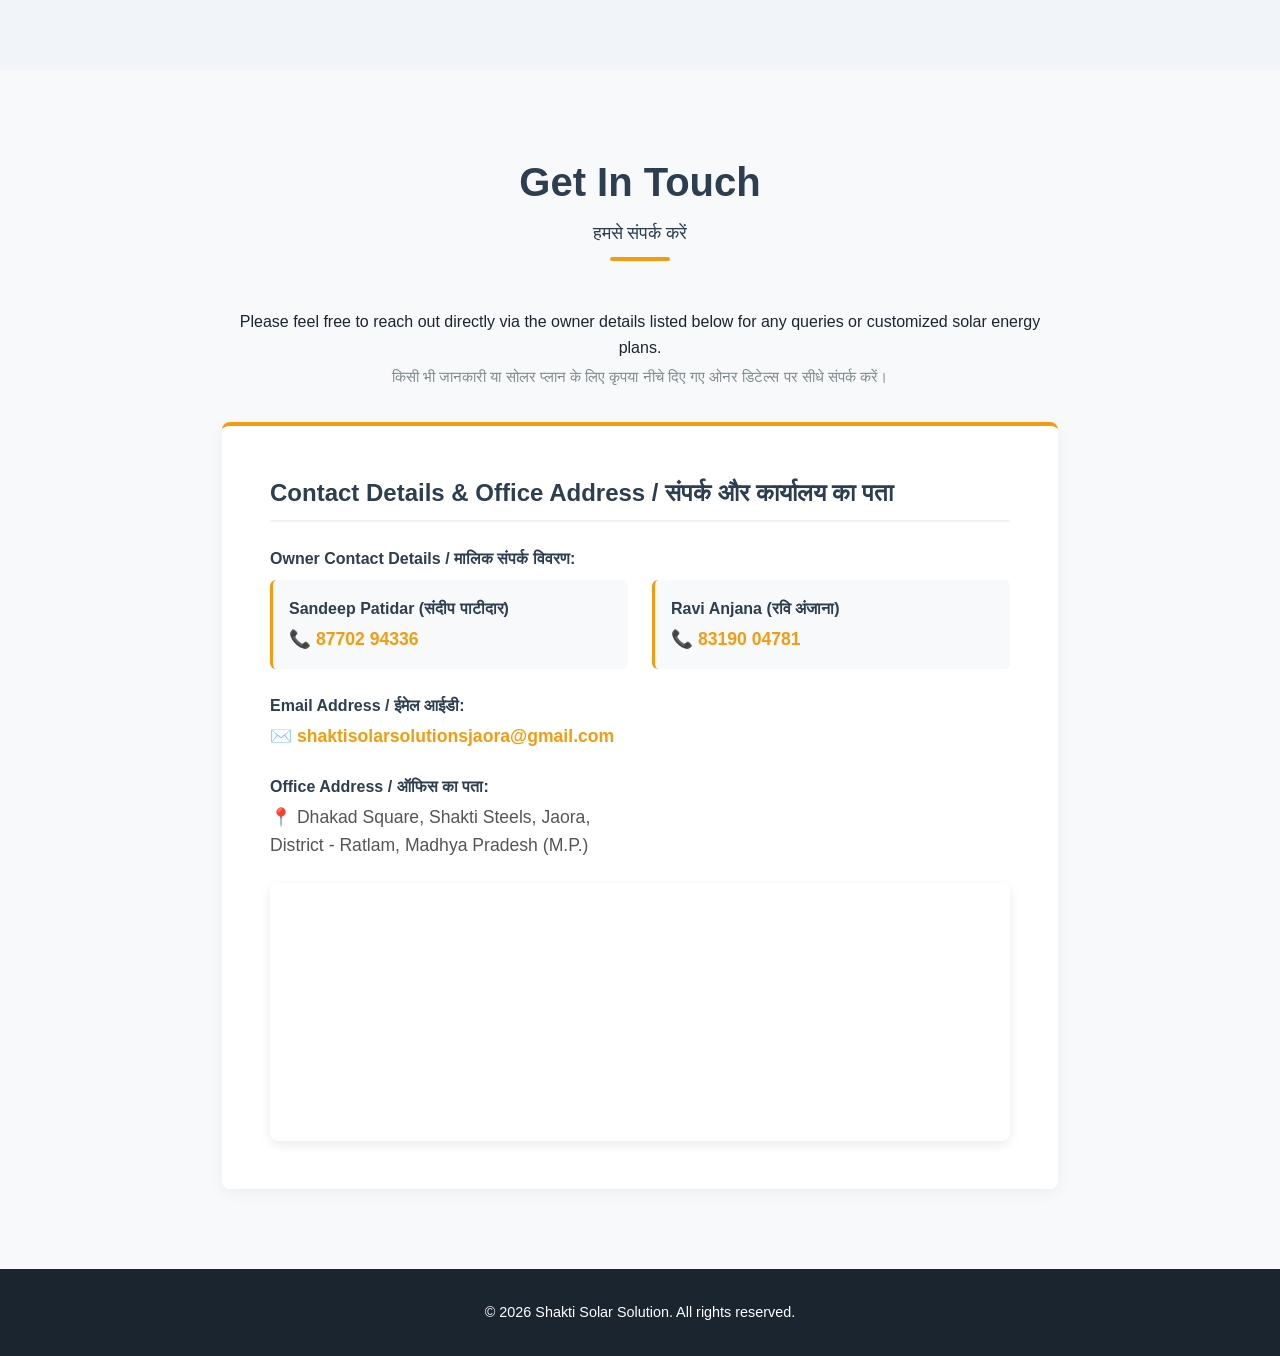
==== commit 224ab3ef: "Update website content" ====
--- a/index.html
+++ b/index.html
@@ -4,348 +4,10 @@
     <meta charset="UTF-8">
     <meta name="viewport" content="width=device-width, initial-scale=1.0">
     <title>Shakti Solar Solution | Clean, Renewable Energy</title>
-    <style>
-        /* Base Reset & Variables */
-        :root {
-            --primary: #f39c12;    /* Solar Amber/Orange */
-            --secondary: #2c3e50;  /* Deep Slate/Blue */
-            --light: #f8f9fa;
-            --dark: #1a252f;
-            --white: #ffffff;
-        }
-
-        * {
-            margin: 0;
-            padding: 0;
-            box-sizing: border-box;
-            font-family: 'Segoe UI', Tahoma, Geneva, Verdana, sans-serif;
-            scroll-behavior: smooth;
-        }
-
-        body {
-            color: var(--dark);
-            background-color: var(--light);
-            line-height: 1.6;
-        }
-
-        /* Navigation */
-        header {
-            background-color: var(--white);
-            box-shadow: 0 2px 10px rgba(0,0,0,0.1);
-            position: fixed;
-            width: 100%;
-            top: 0;
-            z-index: 1000;
-        }
-
-        .nav-container {
-            max-width: 1200px;
-            margin: 0 auto;
-            display: flex;
-            justify-content: space-between;
-            align-items: center;
-            padding: 1rem 2rem;
-        }
-
-        .logo {
-            font-size: 1.5rem;
-            font-weight: bold;
-            color: var(--secondary);
-            display: flex;
-            align-items: center;
-            gap: 0.5rem;
-        }
-
-        .logo span {
-            color: var(--primary);
-        }
-
-        .nav-links {
-            display: flex;
-            list-style: none;
-            gap: 2rem;
-        }
-
-        .nav-links a {
-            text-decoration: none;
-            color: var(--secondary);
-            font-weight: 600;
-            transition: color 0.3s;
-        }
-
-        .nav-links a:hover {
-            color: var(--primary);
-        }
-
-        /* Hero Section */
-        .hero {
-            background: linear-gradient(rgba(44, 62, 80, 0.8), rgba(26, 37, 47, 0.9)), 
-                        url('https://images.unsplash.com/photo-1508514177221-188b1cf16e9d?auto=format&fit=crop&w=1920&q=80') no-repeat center center/cover;
-            height: 100vh;
-            display: flex;
-            align-items: center;
-            justify-content: center;
-            text-align: center;
-            color: var(--white);
-            padding: 0 1rem;
-            margin-top: 60px;
-        }
-
-        .hero-content h1 {
-            font-size: 3.5rem;
-            margin-bottom: 1rem;
-            letter-spacing: 1px;
-        }
-
-        .hero-content p {
-            font-size: 1.25rem;
-            margin-bottom: 2rem;
-            max-width: 700px;
-            margin-left: auto;
-            margin-right: auto;
-            opacity: 0.9;
-        }
-
-        .hindi-text {
-            display: block;
-            font-size: 1.1rem;
-            color: #e2e8f0;
-            margin-top: 5px;
-            font-weight: normal;
-        }
-
-        .btn {
-            display: inline-block;
-            background-color: var(--primary);
-            color: var(--white);
-            padding: 0.8rem 2rem;
-            text-decoration: none;
-            border-radius: 4px;
-            font-weight: bold;
-            transition: background 0.3s, transform 0.2s;
-        }
-
-        .btn:hover {
-            background-color: #e67e22;
-            transform: translateY(-2px);
-        }
-
-        /* Services Section */
-        .services {
-            padding: 5rem 2rem;
-            max-width: 1200px;
-            margin: 0 auto;
-            text-align: center;
-        }
-
-        .section-title {
-            font-size: 2.5rem;
-            color: var(--secondary);
-            margin-bottom: 3rem;
-            position: relative;
-        }
-
-        .section-title::after {
-            content: '';
-            display: block;
-            width: 60px;
-            height: 4px;
-            background-color: var(--primary);
-            margin: 10px auto 0;
-            border-radius: 2px;
-        }
-
-        .services-grid {
-            display: grid;
-            grid-template-columns: repeat(auto-fit, minmax(300px, 1fr));
-            gap: 2rem;
-        }
-
-        .service-card {
-            background-color: var(--white);
-            padding: 2.5rem;
-            border-radius: 8px;
-            box-shadow: 0 4px 15px rgba(0,0,0,0.05);
-            transition: transform 0.3s;
-        }
-
-        .service-card:hover {
-            transform: translateY(-5px);
-        }
-
-        .service-icon {
-            font-size: 3rem;
-            color: var(--primary);
-            margin-bottom: 1rem;
-        }
-
-        .service-card h3 {
-            margin-bottom: 0.5rem;
-            color: var(--secondary);
-        }
-
-        .service-card .hindi-desc {
-            color: #7f8c8d;
-            font-size: 0.95rem;
-            margin-top: 8px;
-            border-top: 1px dashed #eee;
-            padding-top: 8px;
-        }
-
-        /* Why Choose Us Section */
-        .why-us {
-            background-color: var(--secondary);
-            color: var(--white);
-            padding: 5rem 2rem;
-        }
-
-        .why-us-container {
-            max-width: 1200px;
-            margin: 0 auto;
-            display: flex;
-            flex-wrap: wrap;
-            align-items: center;
-            gap: 3rem;
-        }
-
-        .why-us-text {
-            flex: 1;
-            min-width: 300px;
-        }
-
-        .why-us-text h2 {
-            font-size: 2.5rem;
-            margin-bottom: 1.5rem;
-        }
-
-        .features-list {
-            list-style: none;
-            margin-top: 1.5rem;
-        }
-
-        .features-list li {
-            margin-bottom: 1.5rem;
-            display: flex;
-            flex-direction: column;
-            align-items: flex-start;
-            padding-left: 1.5rem;
-            position: relative;
-        }
-
-        .features-list li::before {
-            content: '✓';
-            color: var(--primary);
-            font-weight: bold;
-            font-size: 1.2rem;
-            position: absolute;
-            left: 0;
-            top: 0;
-        }
-
-        .features-list .hindi-li {
-            font-size: 0.9rem;
-            color: #bdc3c7;
-        }
-
-        .why-us-image {
-            flex: 1;
-            min-width: 300px;
-        }
-
-        .why-us-image img {
-            width: 100%;
-            border-radius: 8px;
-            box-shadow: 0 4px 20px rgba(0,0,0,0.2);
-        }
-
-        /* Contact Section */
-        .contact {
-            padding: 5rem 2rem;
-            max-width: 900px;
-            margin: 0 auto;
-            text-align: center;
-        }
-
-        /* Owner Details Card */
-        .owner-details-card {
-            background-color: var(--white);
-            padding: 3rem;
-            border-radius: 8px;
-            box-shadow: 0 4px 15px rgba(0,0,0,0.05);
-            text-align: left;
-            margin-top: 2rem;
-            border-top: 4px solid var(--primary);
-        }
-
-        .owner-details-card h3 {
-            color: var(--secondary);
-            font-size: 1.5rem;
-            margin-bottom: 1.5rem;
-            border-bottom: 2px solid #f1f2f6;
-            padding-bottom: 0.5rem;
-        }
-
-        .info-group {
-            margin-bottom: 1.5rem;
-            display: flex;
-            flex-direction: column;
-        }
-
-        .info-label {
-            font-weight: bold;
-            color: var(--secondary);
-            font-size: 1rem;
-        }
-
-        .info-value {
-            color: #555;
-            font-size: 1.1rem;
-            margin-top: 0.2rem;
-        }
-
-        .contacts-grid {
-            display: grid;
-            grid-template-columns: repeat(auto-fit, minmax(250px, 1fr));
-            gap: 1.5rem;
-            margin-top: 0.5rem;
-        }
-
-        .contact-person {
-            background: #f8f9fa;
-            padding: 1rem;
-            border-radius: 6px;
-            border-left: 3px solid var(--primary);
-        }
-
-        .contact-person strong {
-            color: var(--secondary);
-            display: block;
-            margin-bottom: 0.25rem;
-        }
-
-        .info-value a {
-            color: var(--primary);
-            text-decoration: none;
-            font-weight: 600;
-        }
-
-        .info-value a:hover {
-            text-decoration: underline;
-        }
-
-        /* Responsive Design */
-        @media (max-width: 768px) {
-            .nav-links {
-                display: none;
-            }
-            .hero-content h1 {
-                font-size: 2.5rem;
-            }
-            .owner-details-card {
-                padding: 1.5rem;
-            }
-        }
-    </style>
+    <!-- Stylesheet -->
+    <link rel="stylesheet" href="styles.css">
+    <!-- FontAwesome Icons -->
+    <link rel="stylesheet" href="https://cdnjs.cloudflare.com/ajax/libs/font-awesome/6.4.0/css/all.min.css">
 </head>
 <body>
 
@@ -357,6 +19,9 @@
             </div>
             <ul class="nav-links">
                 <li><a href="#home">Home / होम</a></li>
+                <li><a href="#calculator">Calculator / कैलकुलेटर</a></li>
+                <li><a href="#subsidy">Subsidy / सब्सिडी</a></li>
+                <li><a href="#quote">Get Quote / कोटेशन</a></li>
                 <li><a href="#services">Services / सेवाएं</a></li>
                 <li><a href="#about">Why Us / हमारे बारे में</a></li>
                 <li><a href="#contact">Contact / संपर्क करें</a></li>
@@ -372,13 +37,162 @@
                 Empowering your home and business with sustainable, efficient, and affordable solar energy systems.
                 <span class="hindi-text">आपके घर और व्यवसाय को टिकाऊ, कुशल और किफायती सौर ऊर्जा प्रणालियों से सशक्त बनाना।</span>
             </p>
-            <a href="#contact" class="btn">Contact Us / संपर्क करें</a>
+            <a href="#calculator" class="btn">Calculate Savings / बचत की गणना करें</a>
+        </div>
+    </section>
+
+    <!-- Solar & Savings Calculator Section -->
+    <section id="calculator" class="calculator-section">
+        <h2 class="section-title">Solar & Savings Calculator <span class="hindi-text">सोलर और बचत कैलकुलेटर</span></h2>
+        
+        <div class="calc-container">
+            <div class="calc-grid">
+                
+                <!-- Inputs -->
+                <div class="calc-inputs">
+                    <div class="input-group">
+                        <div class="input-header">
+                            <label for="billRange">Monthly Electricity Bill / मासिक बिजली बिल</label>
+                            <span class="value-display" id="billDisplay">₹3,500</span>
+                        </div>
+                        <input type="range" id="billRange" class="slider" min="500" max="25000" step="250" value="3500">
+                        <div class="range-labels">
+                            <span>₹500</span>
+                            <span>₹25,000+</span>
+                        </div>
+                    </div>
+
+                    <div class="input-group">
+                        <div class="input-header">
+                            <label for="areaRange">Available Roof Area / छत का क्षेत्रफल</label>
+                            <span class="value-display" id="areaDisplay">400 sq.ft</span>
+                        </div>
+                        <input type="range" id="areaRange" class="slider" min="100" max="2000" step="50" value="400">
+                        <div class="range-labels">
+                            <span>100 sq.ft</span>
+                            <span>2,000+ sq.ft</span>
+                        </div>
+                    </div>
+
+                    <div class="calc-note">
+                        <strong>Note:</strong> Calculated based on standard Indian solar generation rates (~4 kWh/day per kW capacity) and average DISCOM electricity tariffs.
+                    </div>
+                </div>
+
+                <!-- Results -->
+                <div class="calc-results">
+                    <div>
+                        <h3>Estimated System Specs & Savings</h3>
+
+                        <div class="metric-cards">
+                            <div class="metric-card">
+                                <span class="label">System Size</span>
+                                <span class="value" id="systemSizeVal">3.0 kW</span>
+                            </div>
+                            <div class="metric-card">
+                                <span class="label">Payback Period</span>
+                                <span class="value" id="paybackVal">3.5 Yrs</span>
+                            </div>
+                        </div>
+
+                        <ul class="results-list">
+                            <li>
+                                <span>Monthly Units Generated</span>
+                                <span class="val" id="unitsVal">~360 Units</span>
+                            </li>
+                            <li>
+                                <span>Est. Annual Savings</span>
+                                <span class="val" id="yearlySavingsVal">₹31,500</span>
+                            </li>
+                            <li>
+                                <span>Est. Cost (Pre-subsidy)</span>
+                                <span class="val" id="systemCostVal">₹1,50,000</span>
+                            </li>
+                        </ul>
+                    </div>
+
+                    <a href="#quote" class="btn btn-full">Get Official Quote / कोटेशन प्राप्त करें</a>
+                </div>
+
+            </div>
+        </div>
+    </section>
+
+    <!-- PM Surya Ghar Subsidy Banner & Table -->
+    <section id="subsidy" class="subsidy-section">
+        <div class="subsidy-badge">Central Government Scheme 2026</div>
+        <h2 class="section-title" style="margin-bottom: 1rem;">PM Surya Ghar: Muft Bijli Yojana</h2>
+        <p>Get up to <strong>₹78,000 Direct Central Government Subsidy</strong> directly transferred to your bank account. We handle complete paperwork, net metering, and DISCOM approvals!</p>
+
+        <div class="table-responsive">
+            <table class="subsidy-table">
+                <thead>
+                    <tr>
+                        <th>System Capacity</th>
+                        <th>Monthly Generation</th>
+                        <th>Government Subsidy</th>
+                        <th>Approx Net Price</th>
+                    </tr>
+                </thead>
+                <tbody>
+                    <tr>
+                        <td><strong>1 kW</strong></td>
+                        <td>~120 Units/Month</td>
+                        <td><span class="green-text">₹30,000</span></td>
+                        <td>₹35,000 - ₹45,000</td>
+                    </tr>
+                    <tr>
+                        <td><strong>2 kW</strong></td>
+                        <td>~240 Units/Month</td>
+                        <td><span class="green-text">₹60,000</span></td>
+                        <td>₹70,000 - ₹85,000</td>
+                    </tr>
+                    <tr class="highlight-row">
+                        <td><strong>3 kW (Most Popular)</strong></td>
+                        <td>~360 Units/Month</td>
+                        <td><span class="green-text">₹78,000 (Max)</span></td>
+                        <td>₹1,02,000 - ₹1,32,000</td>
+                    </tr>
+                </tbody>
+            </table>
+        </div>
+        <p class="small-note">*Bank financing available with low interest rates starting at 5.75% p.a. (Collateral-free up to ₹2 Lakhs).</p>
+    </section>
+
+    <!-- Lead Capture Form Section -->
+    <section id="quote" class="lead-form-section">
+        <div class="form-container">
+            <h3>Get Free Site Inspection & Quote</h3>
+            <p>Fill out your details below and our local engineers in Jaora/Ratlam will contact you with exact solar installation details.</p>
+            
+            <form id="solarLeadForm" onsubmit="handleFormSubmit(event)">
+                <div class="form-group">
+                    <input type="text" id="custName" placeholder="Your Full Name / आपका पूरा नाम" required>
+                </div>
+                <div class="form-group">
+                    <input type="tel" id="custPhone" placeholder="Mobile Number / मोबाइल नंबर" pattern="[0-9]{10}" required>
+                </div>
+                <div class="form-group">
+                    <input type="text" id="custLocation" placeholder="City / Area (e.g. Jaora, Ratlam)" required>
+                </div>
+                <div class="form-group">
+                    <select id="solarRequirement" required>
+                        <option value="">Select Required System Type</option>
+                        <option value="Residential (Home Solar)">Residential (Home Solar)</option>
+                        <option value="Commercial (Business/Factory)">Commercial (Business/Factory)</option>
+                        <option value="Agricultural Solar Pump">Agricultural Solar Pump</option>
+                    </select>
+                </div>
+                <button type="submit" class="btn-submit">
+                    <i class="fab fa-whatsapp"></i> Send Request via WhatsApp
+                </button>
+            </form>
         </div>
     </section>
 
     <!-- Services Section -->
     <section id="services" class="services">
-        <h2 class="section-title">Our Solar Solutions <span class="hindi-text" style="color:var(--secondary)">हमारी सोलर सेवाएं</span></h2>
+        <h2 class="section-title">Our Solar Solutions <span class="hindi-text">हमारी सोलर सेवाएं</span></h2>
         <div class="services-grid">
             <div class="service-card">
                 <div class="service-icon">🏠</div>
@@ -405,9 +219,9 @@
     <section id="about" class="why-us">
         <div class="why-us-container">
             <div class="why-us-text">
-                <h2>Why Shakti Solar Solutions?<br><span style="font-size: 1.5rem; color: var(--primary);">सोलर शक्ति सोल्यूशन ही क्यों?</span></h2>
+                <h2>Why Shakti Solar Solutions?<br><span class="highlight-title">शक्ति सोलर सोल्यूशन ही क्यों?</span></h2>
                 <p>We combine advanced clean energy engineering with a customer-first approach to make the transition to renewable power effortless.</p>
-                <p style="color: #bdc3c7; font-size: 0.95rem; margin-top: 5px;">हम स्वच्छ ऊर्जा इंजीनियरिंग और बेहतर ग्राहक सेवा के साथ सौर ऊर्जा अपनाना आसान बनाते हैं।</p>
+                <p class="why-us-subtext">हम स्वच्छ ऊर्जा इंजीनियरिंग और बेहतर ग्राहक सेवा के साथ सौर ऊर्जा अपनाना आसान बनाते हैं।</p>
                 
                 <ul class="features-list">
                     <li>
@@ -434,13 +248,23 @@
         </div>
     </section>
 
-    <!-- Contact Section -->
+    <!-- Trust & Partner Brands Section -->
+    <section class="trust-section">
+        <h2 class="section-title">Trusted Solar Tier-1 Partners</h2>
+        <div class="brand-strip">
+            <p>Authorized Installers & Quality Components From Leading Brands:</p>
+            <div class="brand-names">
+                <span>TATA Power Solar</span> | <span>Waaree</span> | <span>Vikram Solar</span> | <span>Havells</span> | <span>Adani Solar</span>
+            </div>
+        </div>
+    </section>
+
+    <!-- Contact Section with Embedded Google Maps -->
     <section id="contact" class="contact">
-        <h2 class="section-title">Get In Touch <span class="hindi-text" style="color:var(--secondary)">हमसे संपर्क करें</span></h2>
+        <h2 class="section-title">Get In Touch <span class="hindi-text">हमसे संपर्क करें</span></h2>
         <p>Please feel free to reach out directly via the owner details listed below for any queries or customized solar energy plans.</p>
-        <p style="color: #7f8c8d; font-size: 0.95rem; margin-top: 5px;">किसी भी जानकारी या सोलर प्लान के लिए कृपया नीचे दिए गए ओनर डिटेल्स पर सीधे संपर्क करें।</p>
+        <p class="contact-subtext">किसी भी जानकारी या सोलर प्लान के लिए कृपया नीचे दिए गए ओनर डिटेल्स पर सीधे संपर्क करें।</p>
         
-        <!-- OWNER CONTACT DETAILS AND ADDRESS SECTION -->
         <div class="owner-details-card">
             <h3>Contact Details & Office Address / संपर्क और कार्यालय का पता</h3>
             
@@ -460,7 +284,7 @@
             
             <div class="info-group">
                 <span class="info-label">Email Address / ईमेल आईडी:</span>
-                <span class="info-value">✉️ <a href="mailto:solar@gmail.com">shaktisolarsolutionsjaora@gmail.com</a></span>
+                <span class="info-value">✉️ <a href="mailto:shaktisolarsolutionsjaora@gmail.com">shaktisolarsolutionsjaora@gmail.com</a></span>
             </div>
             
             <div class="info-group">
@@ -470,38 +294,91 @@
                     District - Ratlam, Madhya Pradesh (M.P.)
                 </span>
             </div>
-        </div>
-
-        <!-- 
-          REGISTRATION FORM (HIDDEN / COMMENTED OUT AS REQUESTED)
-          If you want to bring the form back in the future, just delete the comment tags 
-          
-        <form class="contact-form" action="#" method="POST" onsubmit="event.preventDefault(); alert('Thank you for reaching out to Solar Shakti Solution! This is a demo form submission.');">
-            <div class="form-group">
-                <label for="name">Full Name</label>
-                <input type="text" id="name" required placeholder="John Doe">
-            </div>
-            <div class="form-group">
-                <label for="email">Email Address</label>
-                <input type="email" id="email" required placeholder="john@example.com">
-            </div>
-            <div class="form-group">
-                <label for="phone">Phone Number</label>
-                <input type="tel" id="phone" required placeholder="123-456-7890">
-            </div>
-            <div class="form-group">
-                <label for="message">Property Details / Requirements</label>
-                <textarea id="message" rows="4" placeholder="Tell us about your roof space or monthly energy usage..."></textarea>
-            </div>
-            <button type="submit" class="btn">Submit Request</button>
-        </form>
-        -->
+
+            <!-- Embedded Google Map -->
+            <div class="map-container">
+                <iframe 
+                    src="https://www.google.com/maps/embed?pb=!1m18!1m12!1m3!1d3656.848834925438!2d75.123456!3d23.633333!2m3!1f0!2f0!3f0!3m2!1i1024!2i768!4f13.1!3m3!1m2!1s0x0%3A0x0!2zMjPCsDM4JzAwLjAiTiA3NcKwMDcnMjQuNCJF!5e0!3m2!1sen!2sin!4v1600000000000!5m2!1sen!2sin" 
+                    width="100%" height="250" style="border:0;" allowfullscreen="" loading="lazy"></iframe>
+            </div>
+        </div>
     </section>
 
     <!-- Footer -->
     <footer>
-        <p>&copy; 2026 Solar Shakti Solution. All rights reserved.</p>
+        <p>&copy; 2026 Shakti Solar Solution. All rights reserved.</p>
     </footer>
 
+    <!-- Floating Contact Actions -->
+    <div class="quick-contact-bar">
+        <a href="https://wa.me/918770294336?text=Namaste%20Shakti%20Solar!%20I%20want%20a%20free%20solar%20quote%20and%20site%20inspection." 
+           class="whatsapp-float" target="_blank" aria-label="Chat on WhatsApp">
+           <i class="fab fa-whatsapp"></i> <span>WhatsApp Us</span>
+        </a>
+        <a href="tel:+918770294336" class="call-float" aria-label="Call Now">
+           <i class="fas fa-phone-alt"></i> <span>Call Us</span>
+        </a>
+    </div>
+
+    <!-- JavaScript Logic -->
+    <script>
+        // Calculator Logic
+        const billRange = document.getElementById('billRange');
+        const areaRange = document.getElementById('areaRange');
+        
+        const billDisplay = document.getElementById('billDisplay');
+        const areaDisplay = document.getElementById('areaDisplay');
+        
+        const systemSizeVal = document.getElementById('systemSizeVal');
+        const paybackVal = document.getElementById('paybackVal');
+        const unitsVal = document.getElementById('unitsVal');
+        const yearlySavingsVal = document.getElementById('yearlySavingsVal');
+        const systemCostVal = document.getElementById('systemCostVal');
+
+        function calculateSolar() {
+            const bill = parseFloat(billRange.value);
+            const area = parseFloat(areaRange.value);
+
+            billDisplay.textContent = '₹' + bill.toLocaleString('en-IN');
+            areaDisplay.textContent = area + ' sq.ft';
+
+            const tariffPerUnit = 7.5;
+            const monthlyUnitsNeeded = bill / tariffPerUnit;
+            
+            const recommendedKwByBill = Math.ceil((monthlyUnitsNeeded / 120) * 10) / 10;
+            const maxKwByArea = Math.floor(area / 100);
+            
+            let finalKw = Math.min(recommendedKwByBill, maxKwByArea);
+            if (finalKw < 1) finalKw = 1;
+
+            const estimatedMonthlyUnits = finalKw * 120;
+            const monthlySavings = Math.min(bill, estimatedMonthlyUnits * tariffPerUnit);
+            const yearlySavings = monthlySavings * 12;
+            const systemCost = finalKw * 50000;
+            const paybackYears = (systemCost / yearlySavings).toFixed(1);
+
+            systemSizeVal.textContent = finalKw.toFixed(1) + ' kW';
+            paybackVal.textContent = paybackYears + ' Yrs';
+            unitsVal.textContent = '~' + Math.round(estimatedMonthlyUnits) + ' Units';
+            yearlySavingsVal.textContent = '₹' + Math.round(yearlySavings).toLocaleString('en-IN');
+            systemCostVal.textContent = '₹' + systemCost.toLocaleString('en-IN');
+        }
+
+        billRange.addEventListener('input', calculateSolar);
+        areaRange.addEventListener('input', calculateSolar);
+        calculateSolar();
+
+        // WhatsApp Form Handler
+        function handleFormSubmit(e) {
+            e.preventDefault();
+            const name = document.getElementById('custName').value;
+            const phone = document.getElementById('custPhone').value;
+            const loc = document.getElementById('custLocation').value;
+            const type = document.getElementById('solarRequirement').value;
+
+            const msg = `Namaste Shakti Solar! I want a free site inspection.%0A%0A*Name:* ${name}%0A*Phone:* ${phone}%0A*Location:* ${loc}%0A*Requirement:* ${type}`;
+            window.open(`https://wa.me/918770294336?text=${msg}`, '_blank');
+        }
+    </script>
 </body>
 </html>
--- a/styles.css
+++ b/styles.css
@@ -0,0 +1,732 @@
+/* Base Reset & Variables */
+:root {
+    --primary: #f39c12;    /* Solar Amber/Orange */
+    --secondary: #2c3e50;  /* Deep Slate/Blue */
+    --light: #f8f9fa;
+    --dark: #1a252f;
+    --white: #ffffff;
+    --green: #27ae60;
+}
+
+* {
+    margin: 0;
+    padding: 0;
+    box-sizing: border-box;
+    font-family: 'Segoe UI', Tahoma, Geneva, Verdana, sans-serif;
+    scroll-behavior: smooth;
+}
+
+body {
+    color: var(--dark);
+    background-color: var(--light);
+    line-height: 1.6;
+}
+
+/* Navigation */
+header {
+    background-color: var(--white);
+    box-shadow: 0 2px 10px rgba(0,0,0,0.1);
+    position: fixed;
+    width: 100%;
+    top: 0;
+    z-index: 1000;
+}
+
+.nav-container {
+    max-width: 1200px;
+    margin: 0 auto;
+    display: flex;
+    justify-content: space-between;
+    align-items: center;
+    padding: 1rem 2rem;
+}
+
+.logo {
+    font-size: 1.5rem;
+    font-weight: bold;
+    color: var(--secondary);
+    display: flex;
+    align-items: center;
+    gap: 0.5rem;
+}
+
+.logo span {
+    color: var(--primary);
+}
+
+.nav-links {
+    display: flex;
+    list-style: none;
+    gap: 1.5rem;
+}
+
+.nav-links a {
+    text-decoration: none;
+    color: var(--secondary);
+    font-weight: 600;
+    transition: color 0.3s;
+}
+
+.nav-links a:hover {
+    color: var(--primary);
+}
+
+/* Hero Section */
+.hero {
+    background: linear-gradient(rgba(44, 62, 80, 0.8), rgba(26, 37, 47, 0.9)), 
+                url('https://images.unsplash.com/photo-1508514177221-188b1cf16e9d?auto=format&fit=crop&w=1920&q=80') no-repeat center center/cover;
+    height: 100vh;
+    display: flex;
+    align-items: center;
+    justify-content: center;
+    text-align: center;
+    color: var(--white);
+    padding: 0 1rem;
+    margin-top: 60px;
+}
+
+.hero-content h1 {
+    font-size: 3.5rem;
+    margin-bottom: 1rem;
+    letter-spacing: 1px;
+}
+
+.hero-content p {
+    font-size: 1.25rem;
+    margin-bottom: 2rem;
+    max-width: 700px;
+    margin-left: auto;
+    margin-right: auto;
+    opacity: 0.9;
+}
+
+.hindi-text {
+    display: block;
+    font-size: 1.1rem;
+    color: #e2e8f0;
+    margin-top: 5px;
+    font-weight: normal;
+}
+
+.section-title .hindi-text {
+    color: var(--secondary);
+}
+
+.btn {
+    display: inline-block;
+    background-color: var(--primary);
+    color: var(--white);
+    padding: 0.8rem 2rem;
+    text-decoration: none;
+    border-radius: 4px;
+    font-weight: bold;
+    transition: background 0.3s, transform 0.2s;
+    border: none;
+    cursor: pointer;
+}
+
+.btn:hover {
+    background-color: #e67e22;
+    transform: translateY(-2px);
+}
+
+.btn-full {
+    text-align: center;
+    width: 100%;
+}
+
+/* Solar Calculator Section */
+.calculator-section {
+    padding: 5rem 2rem;
+    background-color: #ffffff;
+}
+
+.calc-container {
+    max-width: 1000px;
+    margin: 0 auto;
+    background: #ffffff;
+    border-radius: 12px;
+    box-shadow: 0 8px 25px rgba(0,0,0,0.08);
+    overflow: hidden;
+    border: 1px solid #eef2f5;
+}
+
+.calc-grid {
+    display: grid;
+    grid-template-columns: 1fr 1fr;
+    gap: 0;
+}
+
+.calc-inputs {
+    padding: 2.5rem;
+}
+
+.input-group {
+    margin-bottom: 2rem;
+}
+
+.input-header {
+    display: flex;
+    justify-content: space-between;
+    align-items: center;
+    margin-bottom: 0.75rem;
+}
+
+.input-header label {
+    font-weight: 600;
+    color: var(--secondary);
+    font-size: 0.95rem;
+}
+
+.input-header .value-display {
+    font-weight: bold;
+    color: var(--primary);
+    font-size: 1.1rem;
+}
+
+.slider {
+    width: 100%;
+    height: 6px;
+    border-radius: 5px;
+    background: #e2e8f0;
+    outline: none;
+    accent-color: var(--primary);
+    cursor: pointer;
+}
+
+.range-labels {
+    display: flex;
+    justify-content: space-between;
+    font-size: 0.75rem;
+    color: #94a3b8;
+    margin-top: 0.4rem;
+}
+
+.calc-results {
+    background: var(--secondary);
+    color: var(--white);
+    padding: 2.5rem;
+    display: flex;
+    flex-direction: column;
+    justify-content: space-between;
+}
+
+.calc-results h3 {
+    color: var(--primary);
+    font-size: 1.1rem;
+    text-transform: uppercase;
+    letter-spacing: 1px;
+    margin-bottom: 1.5rem;
+}
+
+.metric-cards {
+    display: grid;
+    grid-template-columns: 1fr 1fr;
+    gap: 1rem;
+    margin-bottom: 1.5rem;
+}
+
+.metric-card {
+    background: rgba(255, 255, 255, 0.08);
+    padding: 1rem;
+    border-radius: 8px;
+    border: 1px solid rgba(255, 255, 255, 0.1);
+}
+
+.metric-card .label {
+    font-size: 0.75rem;
+    color: #cbd5e1;
+    display: block;
+    margin-bottom: 0.25rem;
+}
+
+.metric-card .value {
+    font-size: 1.5rem;
+    font-weight: bold;
+    color: var(--white);
+}
+
+.results-list {
+    list-style: none;
+    border-top: 1px solid rgba(255, 255, 255, 0.1);
+    padding-top: 1rem;
+    margin-bottom: 1.5rem;
+}
+
+.results-list li {
+    display: flex;
+    justify-content: space-between;
+    padding: 0.5rem 0;
+    font-size: 0.9rem;
+    color: #e2e8f0;
+}
+
+.results-list li .val {
+    font-weight: bold;
+    color: #38bdf8;
+}
+
+.calc-note {
+    font-size: 0.8rem;
+    color: #64748b;
+    background: #f8fafc;
+    padding: 0.75rem;
+    border-radius: 6px;
+    border-left: 3px solid var(--primary);
+}
+
+/* PM Surya Ghar Subsidy Section */
+.subsidy-section {
+    padding: 5rem 2rem;
+    background-color: #f8fafc;
+    text-align: center;
+}
+
+.subsidy-badge {
+    background-color: #ff9800;
+    color: #fff;
+    display: inline-block;
+    padding: 4px 14px;
+    border-radius: 20px;
+    font-size: 0.85rem;
+    font-weight: bold;
+    margin-bottom: 1rem;
+}
+
+.subsidy-section p {
+    max-width: 750px;
+    margin: 0 auto 2rem;
+    color: #475569;
+}
+
+.table-responsive {
+    overflow-x: auto;
+}
+
+.subsidy-table {
+    width: 100%;
+    max-width: 850px;
+    margin: 0 auto 1.5rem;
+    border-collapse: collapse;
+    background: #ffffff;
+    border-radius: 8px;
+    overflow: hidden;
+    box-shadow: 0 4px 15px rgba(0,0,0,0.05);
+}
+
+.subsidy-table th, .subsidy-table td {
+    padding: 1rem;
+    border: 1px solid #e2e8f0;
+    text-align: center;
+}
+
+.subsidy-table th {
+    background-color: var(--secondary);
+    color: white;
+    font-size: 0.95rem;
+}
+
+.green-text {
+    color: var(--green);
+    font-weight: bold;
+}
+
+.highlight-row {
+    background-color: #f0fdf4;
+}
+
+.small-note {
+    font-size: 0.85rem;
+    color: #64748b;
+}
+
+/* Lead Form Section */
+.lead-form-section {
+    padding: 5rem 2rem;
+    background-color: #ffffff;
+}
+
+.form-container {
+    max-width: 600px;
+    margin: 0 auto;
+    background: #ffffff;
+    padding: 2.5rem;
+    border-radius: 10px;
+    box-shadow: 0 4px 20px rgba(0,0,0,0.08);
+    border-top: 4px solid var(--primary);
+}
+
+.form-container h3 {
+    color: var(--secondary);
+    font-size: 1.8rem;
+    margin-bottom: 0.5rem;
+    text-align: center;
+}
+
+.form-container p {
+    color: #64748b;
+    text-align: center;
+    font-size: 0.95rem;
+    margin-bottom: 1.5rem;
+}
+
+.form-group {
+    margin-bottom: 1.25rem;
+}
+
+.form-group input, .form-group select {
+    width: 100%;
+    padding: 0.8rem 1rem;
+    border: 1px solid #cbd5e1;
+    border-radius: 6px;
+    font-size: 1rem;
+    outline: none;
+    transition: border-color 0.3s;
+}
+
+.form-group input:focus, .form-group select:focus {
+    border-color: var(--primary);
+}
+
+.btn-submit {
+    width: 100%;
+    background-color: #25D366;
+    color: white;
+    padding: 0.9rem;
+    border: none;
+    border-radius: 6px;
+    font-size: 1.05rem;
+    font-weight: bold;
+    cursor: pointer;
+    transition: background 0.3s;
+    display: flex;
+    align-items: center;
+    justify-content: center;
+    gap: 8px;
+}
+
+.btn-submit:hover {
+    background-color: #1eb857;
+}
+
+/* Services Section */
+.services {
+    padding: 5rem 2rem;
+    max-width: 1200px;
+    margin: 0 auto;
+    text-align: center;
+}
+
+.section-title {
+    font-size: 2.5rem;
+    color: var(--secondary);
+    margin-bottom: 3rem;
+    position: relative;
+}
+
+.section-title::after {
+    content: '';
+    display: block;
+    width: 60px;
+    height: 4px;
+    background-color: var(--primary);
+    margin: 10px auto 0;
+    border-radius: 2px;
+}
+
+.services-grid {
+    display: grid;
+    grid-template-columns: repeat(auto-fit, minmax(300px, 1fr));
+    gap: 2rem;
+}
+
+.service-card {
+    background-color: var(--white);
+    padding: 2.5rem;
+    border-radius: 8px;
+    box-shadow: 0 4px 15px rgba(0,0,0,0.05);
+    transition: transform 0.3s;
+}
+
+.service-card:hover {
+    transform: translateY(-5px);
+}
+
+.service-icon {
+    font-size: 3rem;
+    color: var(--primary);
+    margin-bottom: 1rem;
+}
+
+.service-card h3 {
+    margin-bottom: 0.5rem;
+    color: var(--secondary);
+}
+
+.service-card .hindi-desc {
+    color: #7f8c8d;
+    font-size: 0.95rem;
+    margin-top: 8px;
+    border-top: 1px dashed #eee;
+    padding-top: 8px;
+}
+
+/* Why Choose Us Section */
+.why-us {
+    background-color: var(--secondary);
+    color: var(--white);
+    padding: 5rem 2rem;
+}
+
+.why-us-container {
+    max-width: 1200px;
+    margin: 0 auto;
+    display: flex;
+    flex-wrap: wrap;
+    align-items: center;
+    gap: 3rem;
+}
+
+.why-us-text {
+    flex: 1;
+    min-width: 300px;
+}
+
+.why-us-text h2 {
+    font-size: 2.5rem;
+    margin-bottom: 1.5rem;
+}
+
+.why-us-subtext {
+    color: #bdc3c7;
+    font-size: 0.95rem;
+    margin-top: 5px;
+}
+
+.highlight-title {
+    font-size: 1.5rem;
+    color: var(--primary);
+}
+
+.features-list {
+    list-style: none;
+    margin-top: 1.5rem;
+}
+
+.features-list li {
+    margin-bottom: 1.5rem;
+    display: flex;
+    flex-direction: column;
+    align-items: flex-start;
+    padding-left: 1.5rem;
+    position: relative;
+}
+
+.features-list li::before {
+    content: '✓';
+    color: var(--primary);
+    font-weight: bold;
+    font-size: 1.2rem;
+    position: absolute;
+    left: 0;
+    top: 0;
+}
+
+.features-list .hindi-li {
+    font-size: 0.9rem;
+    color: #bdc3c7;
+}
+
+.why-us-image {
+    flex: 1;
+    min-width: 300px;
+}
+
+.why-us-image img {
+    width: 100%;
+    border-radius: 8px;
+    box-shadow: 0 4px 20px rgba(0,0,0,0.2);
+}
+
+/* Trust & Brands Section */
+.trust-section {
+    padding: 4rem 2rem;
+    background-color: #f1f5f9;
+    text-align: center;
+}
+
+.brand-strip {
+    margin-top: 1.5rem;
+}
+
+.brand-strip p {
+    color: #64748b;
+    font-size: 0.95rem;
+    margin-bottom: 0.75rem;
+}
+
+.brand-names {
+    font-size: 1.2rem;
+    font-weight: bold;
+    color: var(--secondary);
+    display: flex;
+    justify-content: center;
+    gap: 1rem;
+    flex-wrap: wrap;
+}
+
+.brand-names span {
+    color: var(--primary);
+}
+
+/* Contact Section */
+.contact {
+    padding: 5rem 2rem;
+    max-width: 900px;
+    margin: 0 auto;
+    text-align: center;
+}
+
+.contact-subtext {
+    color: #7f8c8d;
+    font-size: 0.95rem;
+    margin-top: 5px;
+}
+
+.owner-details-card {
+    background-color: var(--white);
+    padding: 3rem;
+    border-radius: 8px;
+    box-shadow: 0 4px 15px rgba(0,0,0,0.05);
+    text-align: left;
+    margin-top: 2rem;
+    border-top: 4px solid var(--primary);
+}
+
+.owner-details-card h3 {
+    color: var(--secondary);
+    font-size: 1.5rem;
+    margin-bottom: 1.5rem;
+    border-bottom: 2px solid #f1f2f6;
+    padding-bottom: 0.5rem;
+}
+
+.info-group {
+    margin-bottom: 1.5rem;
+    display: flex;
+    flex-direction: column;
+}
+
+.info-label {
+    font-weight: bold;
+    color: var(--secondary);
+    font-size: 1rem;
+}
+
+.info-value {
+    color: #555;
+    font-size: 1.1rem;
+    margin-top: 0.2rem;
+}
+
+.contacts-grid {
+    display: grid;
+    grid-template-columns: repeat(auto-fit, minmax(250px, 1fr));
+    gap: 1.5rem;
+    margin-top: 0.5rem;
+}
+
+.contact-person {
+    background: #f8f9fa;
+    padding: 1rem;
+    border-radius: 6px;
+    border-left: 3px solid var(--primary);
+}
+
+.contact-person strong {
+    color: var(--secondary);
+    display: block;
+    margin-bottom: 0.25rem;
+}
+
+.info-value a {
+    color: var(--primary);
+    text-decoration: none;
+    font-weight: 600;
+    word-break: break-word;
+    overflow-wrap: break-word;
+    white-space: normal;
+}
+
+.info-value a:hover {
+    text-decoration: underline;
+}
+
+.map-container {
+    margin-top: 1.5rem;
+    border-radius: 8px;
+    overflow: hidden;
+    box-shadow: 0 4px 12px rgba(0,0,0,0.08);
+}
+
+footer {
+    text-align: center;
+    padding: 2rem;
+    background: var(--dark);
+    color: var(--white);
+    font-size: 0.9rem;
+}
+
+/* Floating Quick Contact Widgets */
+.quick-contact-bar {
+    position: fixed;
+    bottom: 20px;
+    right: 20px;
+    display: flex;
+    flex-direction: column;
+    gap: 10px;
+    z-index: 1000;
+}
+
+.whatsapp-float, .call-float {
+    display: flex;
+    align-items: center;
+    gap: 8px;
+    padding: 12px 20px;
+    border-radius: 50px;
+    color: #ffffff;
+    font-weight: bold;
+    text-decoration: none;
+    box-shadow: 0 4px 15px rgba(0,0,0,0.25);
+    transition: transform 0.2s ease;
+}
+
+.whatsapp-float { background-color: #25D366; }
+.call-float { background-color: #007bff; }
+
+.whatsapp-float:hover, .call-float:hover {
+    transform: scale(1.05);
+}
+
+/* Responsive Design */
+@media (max-width: 768px) {
+    .nav-links {
+        display: none;
+    }
+    .hero-content h1 {
+        font-size: 2.5rem;
+    }
+    .calc-grid {
+        grid-template-columns: 1fr;
+    }
+    .owner-details-card {
+        padding: 1.5rem;
+    }
+    .quick-contact-bar {
+        bottom: 15px;
+        right: 15px;
+    }
+    .whatsapp-float span, .call-float span {
+        font-size: 0.85rem;
+    }
+}
